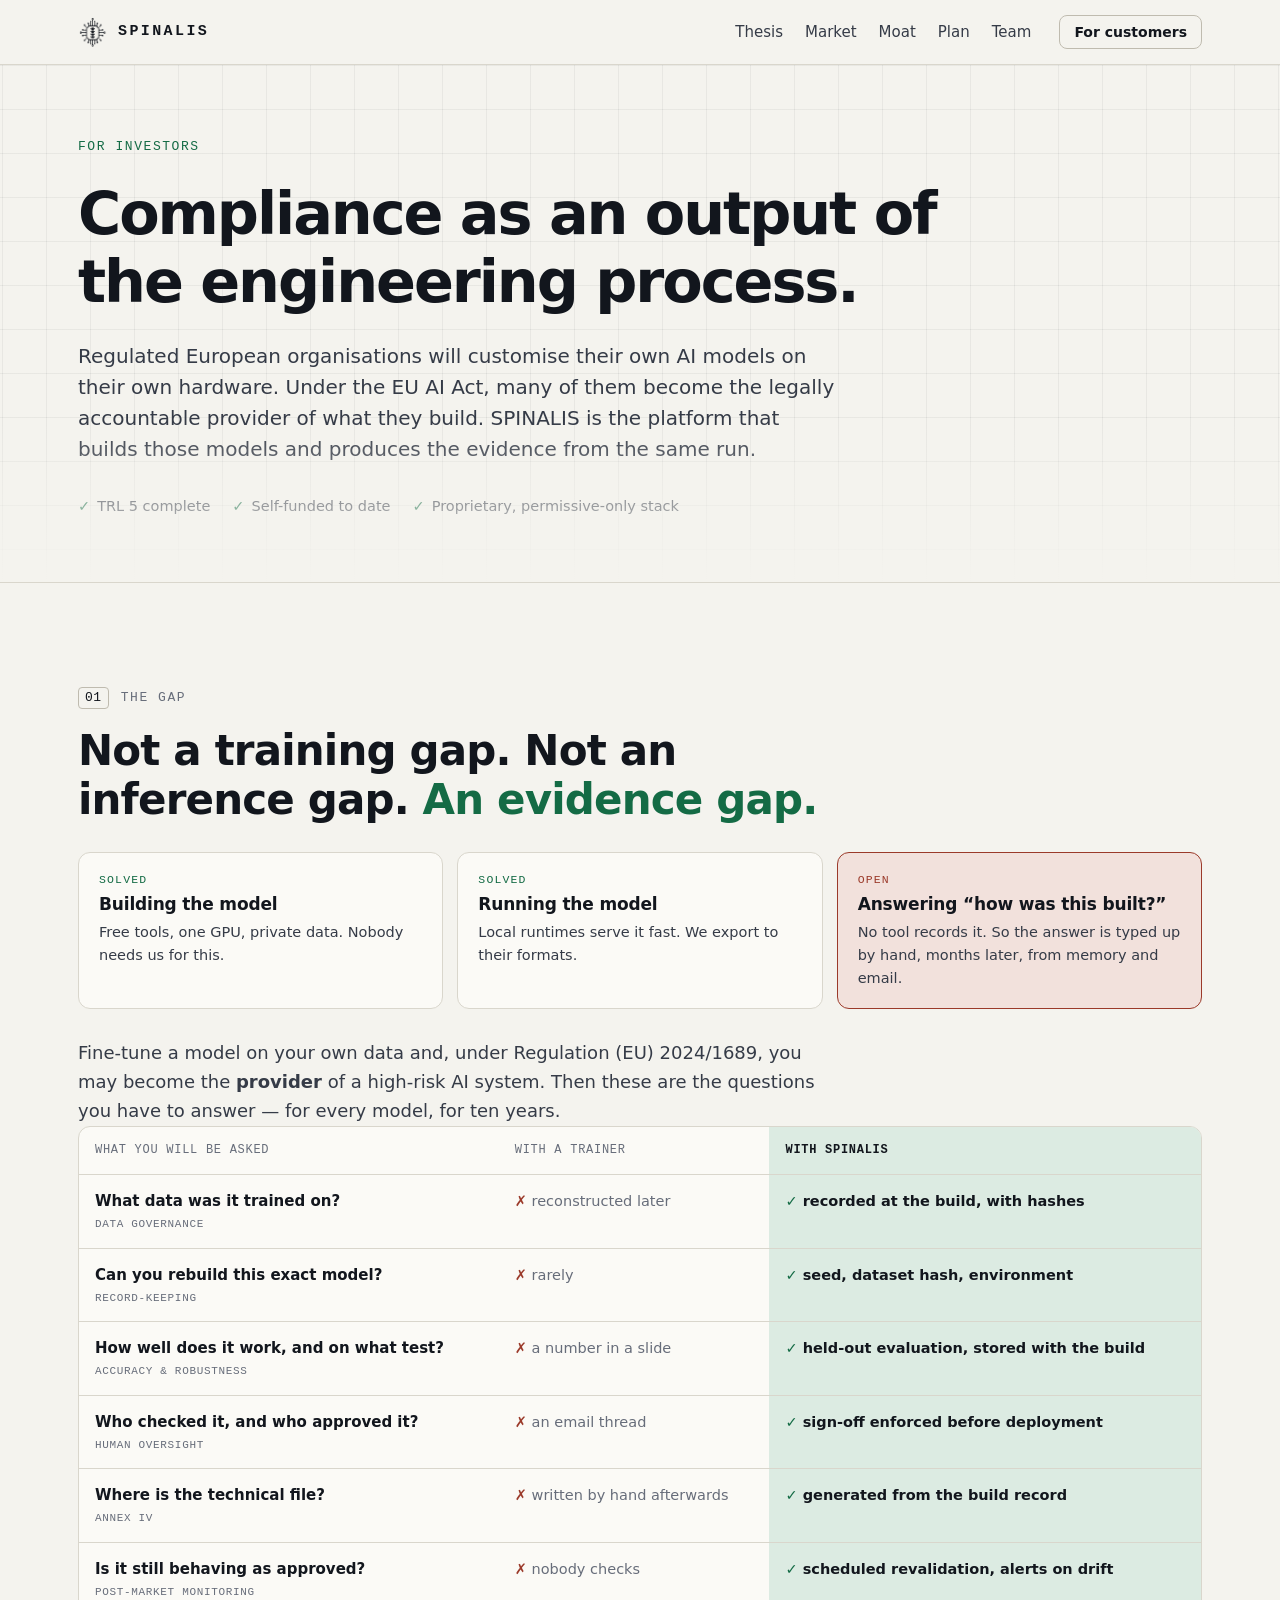
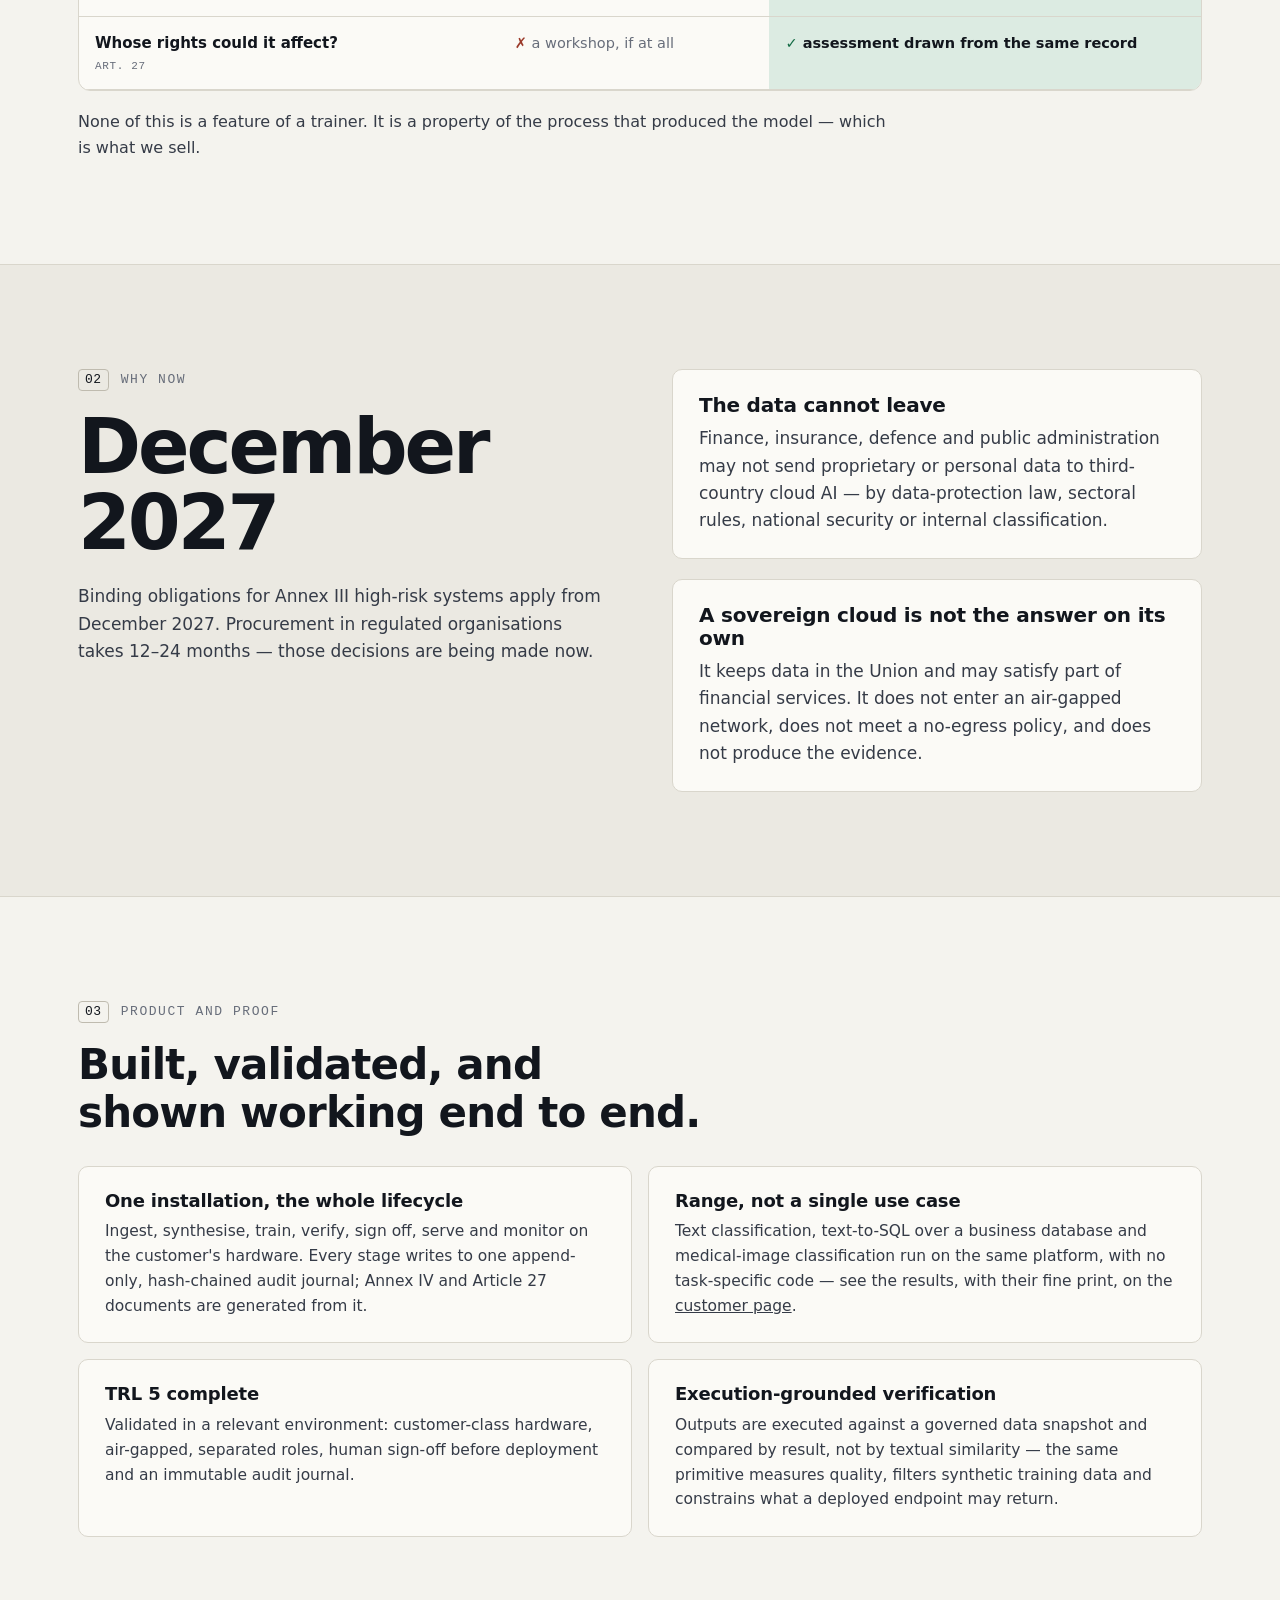
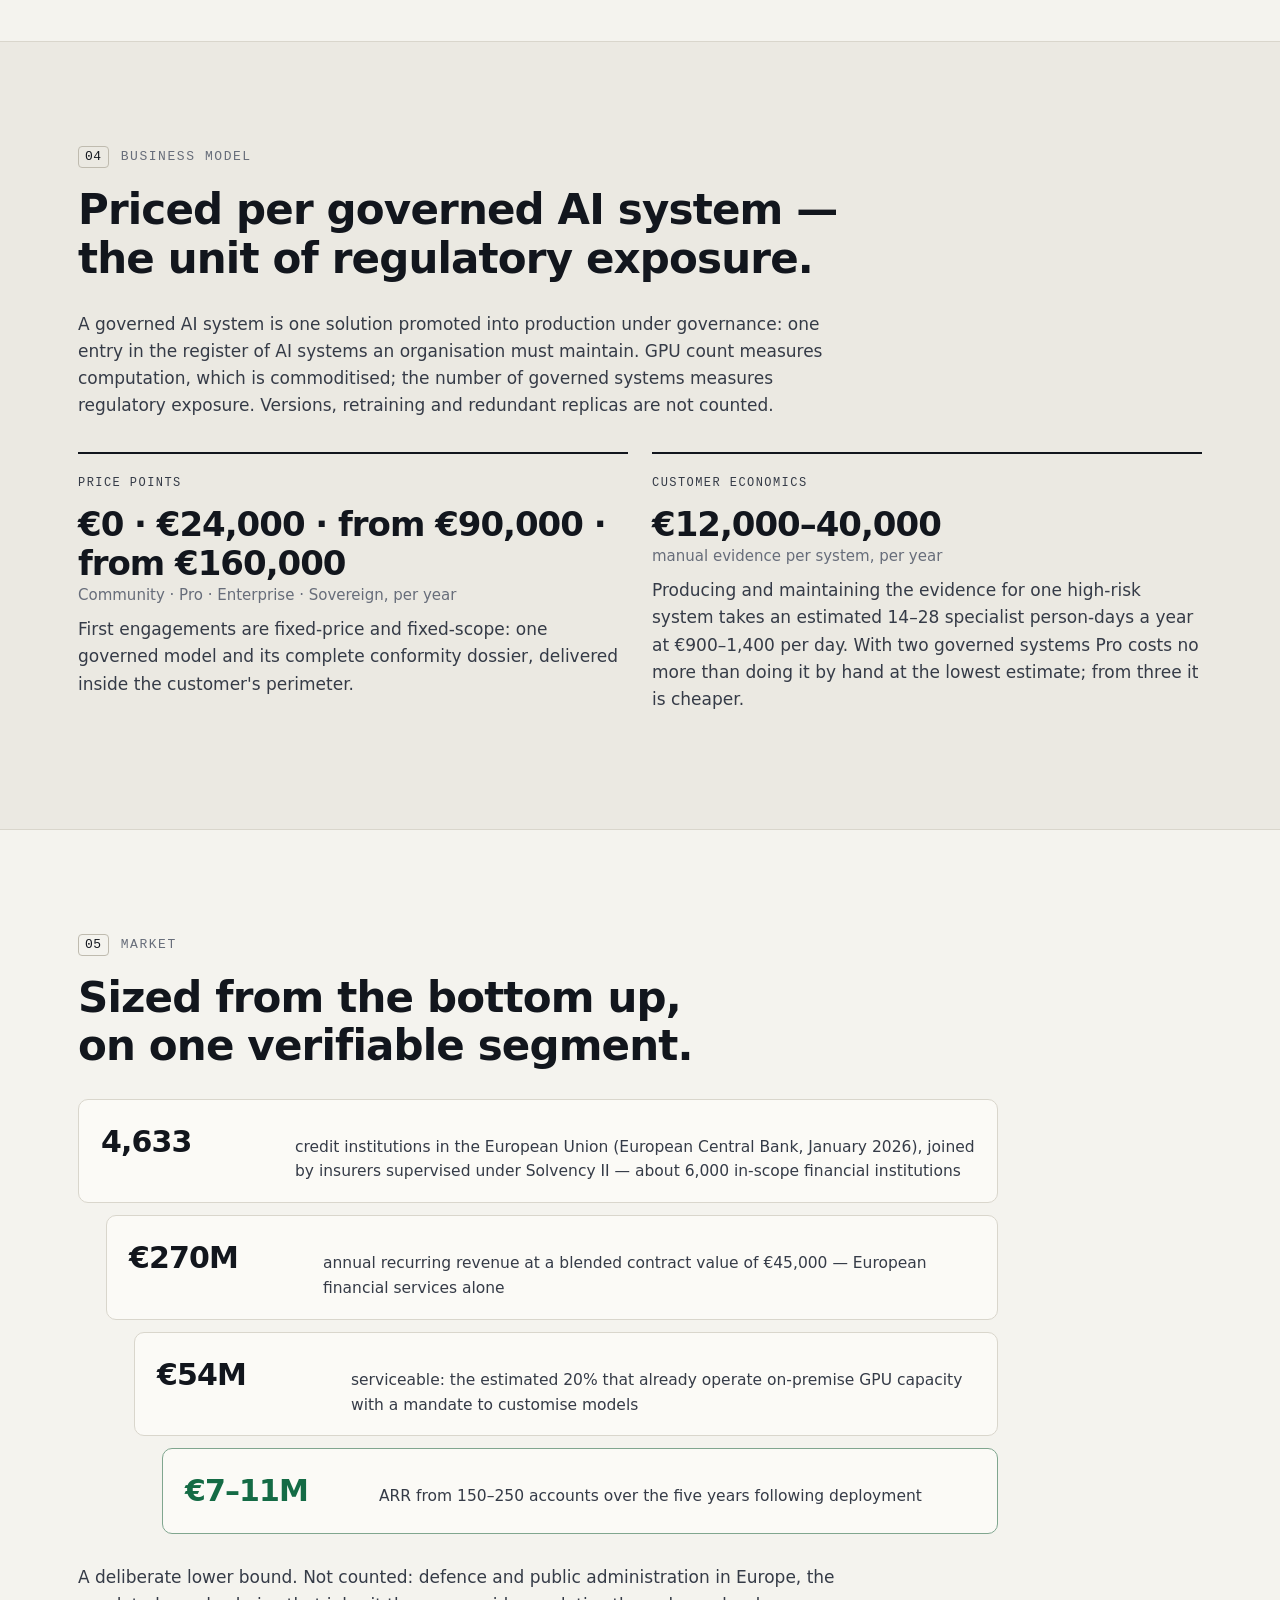
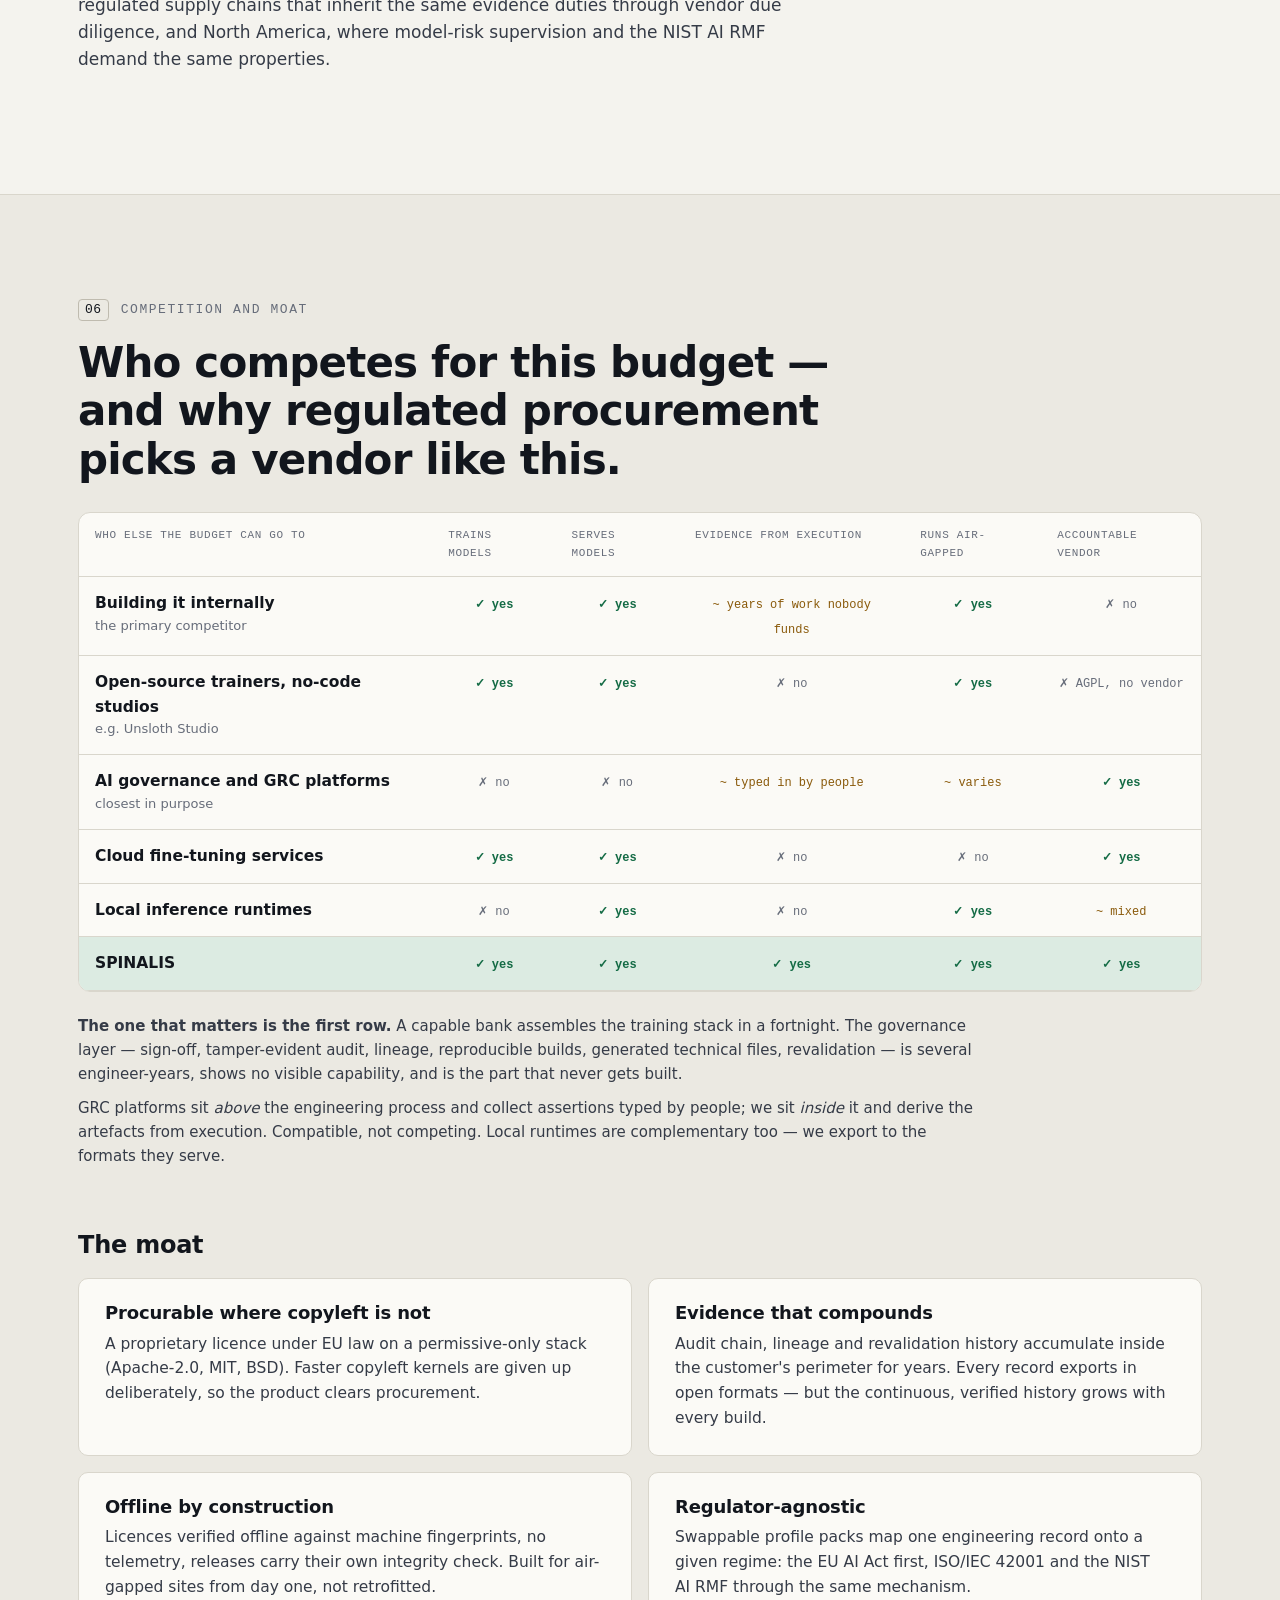
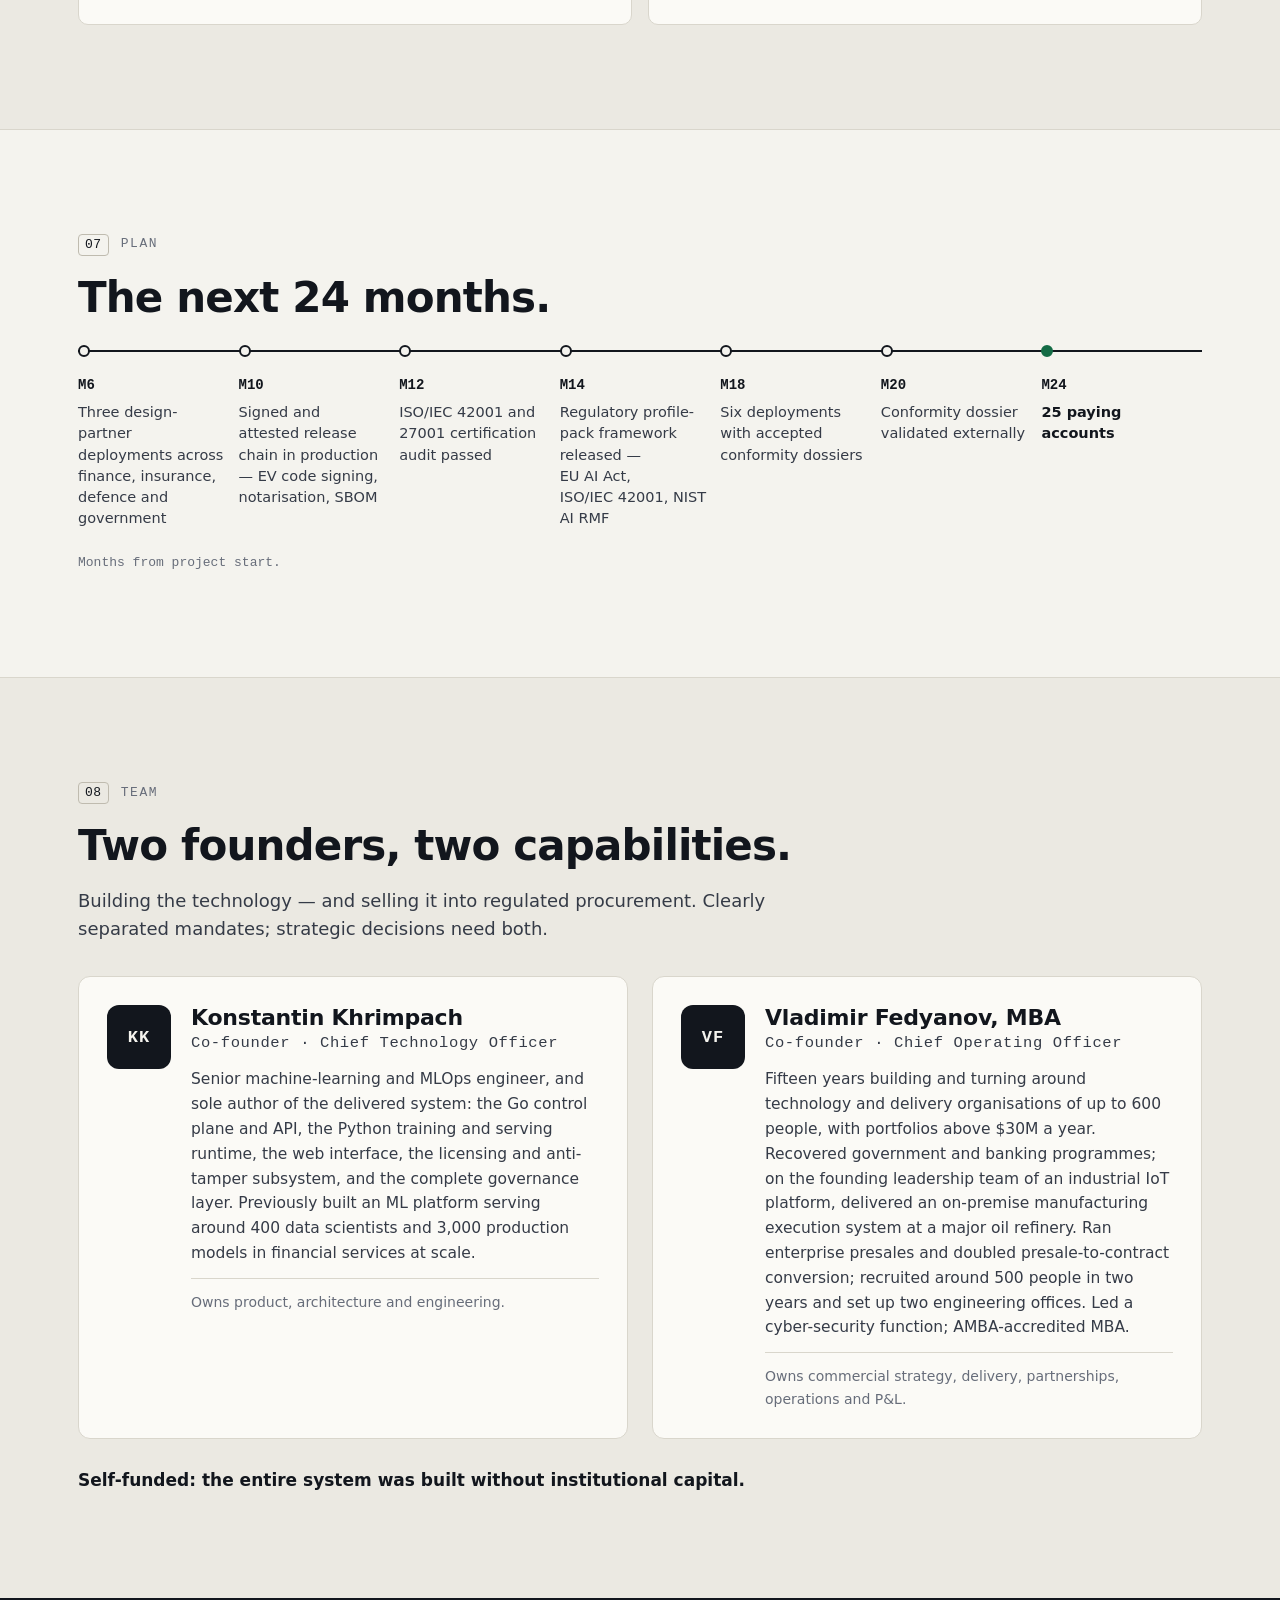
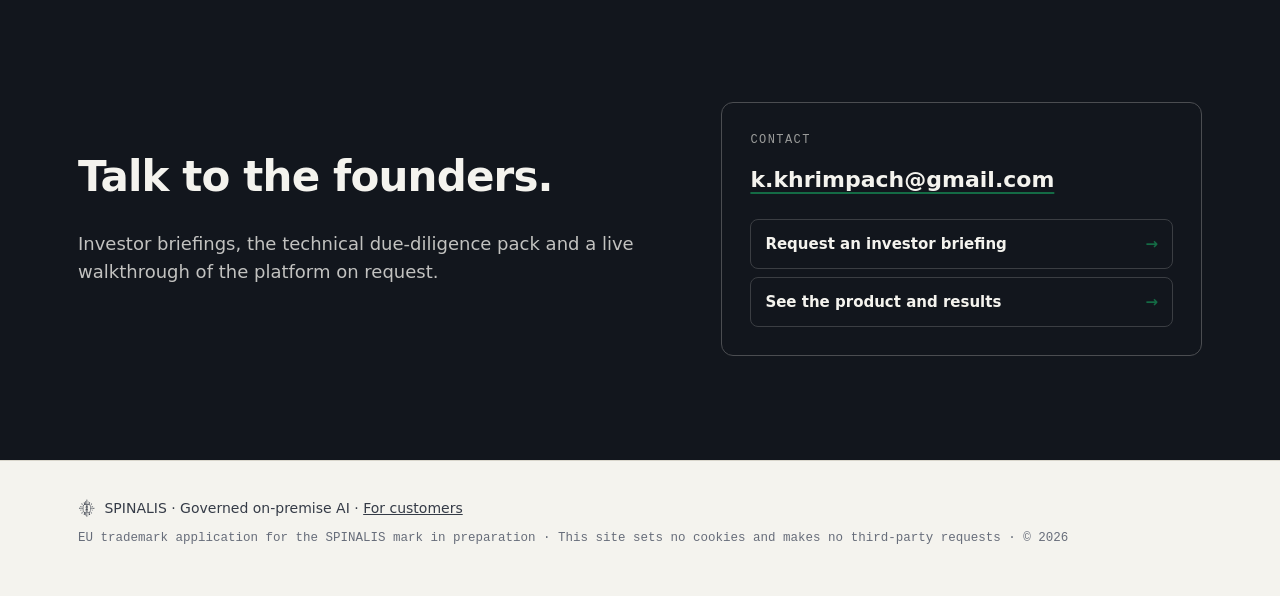
==== investors.html @ 11ddc4ce "update site investors" ====
<!DOCTYPE html>
<html lang="en">
<head>
<meta charset="utf-8">
<meta name="viewport" content="width=device-width, initial-scale=1">
<title>SPINALIS — For investors</title>
<meta name="description" content="SPINALIS for investors: the evidence gap in the EU AI Act, the market sized bottom-up, competition, the procurement moat, the 24-month plan and the team.">
<meta name="color-scheme" content="light dark">
<meta property="og:type" content="website">
<meta property="og:title" content="SPINALIS — For investors">
<meta property="og:description" content="Governed on-premise AI for regulated European organisations: market, moat, plan and team.">
<meta property="og:image" content="assets/og-image.png">
<link rel="icon" type="image/png" sizes="32x32" href="assets/favicon-32.png">
<link rel="apple-touch-icon" href="assets/apple-touch-icon.png">
<link rel="stylesheet" href="assets/style.css">
</head>
<body>
<a class="skip" href="#main">Skip to content</a>

<header class="site-header">
  <div class="wrap header-row">
    <a class="brand" href="index.html" aria-label="SPINALIS home">
      <span class="mark" aria-hidden="true"></span>
      <span class="wordmark">SPINALIS</span>
    </a>
    <nav class="nav" aria-label="Sections">
      <a href="#thesis">Thesis</a>
      <a href="#market">Market</a>
      <a href="#moat">Moat</a>
      <a href="#plan">Plan</a>
      <a href="#team">Team</a>
    </nav>
    <a class="btn btn-small btn-ghost" href="index.html">For customers</a>
  </div>
</header>

<main id="main">

<section class="hero hero-compact" id="top">
  <div class="wrap">
    <p class="eyebrow">For investors</p>
    <h1>Compliance as an output of the engineering process.</h1>
    <p class="lead">Regulated European organisations will customise their own AI models on their own hardware. Under the EU&nbsp;AI&nbsp;Act, many of them become the legally accountable provider of what they build. SPINALIS is the platform that builds those models and produces the evidence from the same run.</p>
    <ul class="hero-points">
      <li>TRL&nbsp;5 complete</li>
      <li>Self-funded to date</li>
      <li>Proprietary, permissive-only stack</li>
    </ul>
  </div>
</section>

<!-- ============================== 01 THESIS ============================== -->
<section class="section" id="thesis">
  <div class="wrap">
    <p class="kicker"><span>01</span>The gap</p>
    <h2>Not a training gap. Not an inference gap. <span class="accent">An evidence gap.</span></h2>
    <div class="gapmap">
      <div>
        <p class="gap-state">Solved</p>
        <h3>Building the model</h3>
        <p>Free tools, one GPU, private data. Nobody needs us for this.</p>
      </div>
      <div>
        <p class="gap-state">Solved</p>
        <h3>Running the model</h3>
        <p>Local runtimes serve it fast. We export to their formats.</p>
      </div>
      <div class="gap-open">
        <p class="gap-state open">Open</p>
        <h3>Answering &ldquo;how was this built?&rdquo;</h3>
        <p>No tool records it. So the answer is typed up by hand, months later, from memory and email.</p>
      </div>
    </div>

    <p class="prose narrow gap-lead">Fine-tune a model on your own data and, under Regulation (EU)&nbsp;2024/1689, you may become the <strong>provider</strong> of a high-risk AI system. Then these are the questions you have to answer&nbsp;— for every model, for ten years.</p>

    <div class="table-wrap">
      <table class="vs asks">
        <thead>
          <tr><th scope="col">What you will be asked</th><th scope="col">With a trainer</th><th scope="col" class="ours">With SPINALIS</th></tr>
        </thead>
        <tbody>
          <tr><th scope="row">What data was it trained on?<small>Data governance</small></th>
            <td data-label="With a trainer"><span class="no">reconstructed later</span></td>
            <td class="ours" data-label="With SPINALIS"><span class="yes">recorded at the build, with hashes</span></td></tr>
          <tr><th scope="row">Can you rebuild this exact model?<small>Record-keeping</small></th>
            <td data-label="With a trainer"><span class="no">rarely</span></td>
            <td class="ours" data-label="With SPINALIS"><span class="yes">seed, dataset hash, environment</span></td></tr>
          <tr><th scope="row">How well does it work, and on what test?<small>Accuracy &amp; robustness</small></th>
            <td data-label="With a trainer"><span class="no">a number in a slide</span></td>
            <td class="ours" data-label="With SPINALIS"><span class="yes">held-out evaluation, stored with the build</span></td></tr>
          <tr><th scope="row">Who checked it, and who approved it?<small>Human oversight</small></th>
            <td data-label="With a trainer"><span class="no">an email thread</span></td>
            <td class="ours" data-label="With SPINALIS"><span class="yes">sign-off enforced before deployment</span></td></tr>
          <tr><th scope="row">Where is the technical file?<small>Annex IV</small></th>
            <td data-label="With a trainer"><span class="no">written by hand afterwards</span></td>
            <td class="ours" data-label="With SPINALIS"><span class="yes">generated from the build record</span></td></tr>
          <tr><th scope="row">Is it still behaving as approved?<small>Post-market monitoring</small></th>
            <td data-label="With a trainer"><span class="no">nobody checks</span></td>
            <td class="ours" data-label="With SPINALIS"><span class="yes">scheduled revalidation, alerts on drift</span></td></tr>
          <tr><th scope="row">Whose rights could it affect?<small>Art. 27</small></th>
            <td data-label="With a trainer"><span class="no">a workshop, if at all</span></td>
            <td class="ours" data-label="With SPINALIS"><span class="yes">assessment drawn from the same record</span></td></tr>
        </tbody>
      </table>
    </div>
    <p class="asks-foot">None of this is a feature of a trainer. It is a property of the process that produced the model&nbsp;— which is what we sell.</p>
  </div>
</section>

<section class="section section-band" id="why-now">
  <div class="wrap why-grid">
    <div>
      <p class="kicker"><span>02</span>Why now</p>
      <p class="date-stamp">December 2027</p>
      <p class="prose">Binding obligations for Annex&nbsp;III high-risk systems apply from December&nbsp;2027. Procurement in regulated organisations takes 12–24 months&nbsp;— those decisions are being made now.</p>
    </div>
    <div class="why-points">
      <div class="point">
        <h3>The data cannot leave</h3>
        <p>Finance, insurance, defence and public administration may not send proprietary or personal data to third-country cloud AI&nbsp;— by data-protection law, sectoral rules, national security or internal classification.</p>
      </div>
      <div class="point">
        <h3>A sovereign cloud is not the answer on its own</h3>
        <p>It keeps data in the Union and may satisfy part of financial services. It does not enter an air-gapped network, does not meet a no-egress policy, and does not produce the evidence.</p>
      </div>
    </div>
  </div>
</section>

<!-- ============================== 03 PRODUCT & PROOF ============================== -->
<section class="section" id="proof">
  <div class="wrap">
    <p class="kicker"><span>03</span>Product and proof</p>
    <h2>Built, validated, and shown working end to end.</h2>
    <div class="facts">
      <div class="fact">
        <h3>One installation, the whole lifecycle</h3>
        <p>Ingest, synthesise, train, verify, sign off, serve and monitor on the customer's hardware. Every stage writes to one append-only, hash-chained audit journal; Annex&nbsp;IV and Article&nbsp;27 documents are generated from it.</p>
      </div>
      <div class="fact">
        <h3>Range, not a single use case</h3>
        <p>Text classification, text-to-SQL over a business database and medical-image classification run on the same platform, with no task-specific code&nbsp;— see the results, with their fine print, on the <a href="index.html#results">customer page</a>.</p>
      </div>
      <div class="fact">
        <h3>TRL&nbsp;5 complete</h3>
        <p>Validated in a relevant environment: customer-class hardware, air-gapped, separated roles, human sign-off before deployment and an immutable audit journal.</p>
      </div>
      <div class="fact">
        <h3>Execution-grounded verification</h3>
        <p>Outputs are executed against a governed data snapshot and compared by result, not by textual similarity&nbsp;— the same primitive measures quality, filters synthetic training data and constrains what a deployed endpoint may return.</p>
      </div>
    </div>
  </div>
</section>

<!-- ============================== 04 BUSINESS MODEL ============================== -->
<section class="section section-band" id="model">
  <div class="wrap">
    <p class="kicker"><span>04</span>Business model</p>
    <h2>Priced per governed AI system&nbsp;— the unit of regulatory exposure.</h2>
    <p class="prose narrow">A governed AI system is one solution promoted into production under governance: one entry in the register of AI systems an organisation must maintain. GPU count measures computation, which is commoditised; the number of governed systems measures regulatory exposure. Versions, retraining and redundant replicas are not counted.</p>
    <div class="economics">
      <div class="econ">
        <p class="small-head">Price points</p>
        <p class="econ-figure">€0 · €24,000 · from €90,000 · from €160,000 <span>Community · Pro · Enterprise · Sovereign, per year</span></p>
        <p>First engagements are fixed-price and fixed-scope: one governed model and its complete conformity dossier, delivered inside the customer's perimeter.</p>
      </div>
      <div class="econ">
        <p class="small-head">Customer economics</p>
        <p class="econ-figure">€12,000–40,000 <span>manual evidence per system, per year</span></p>
        <p>Producing and maintaining the evidence for one high-risk system takes an estimated 14–28 specialist person-days a year at €900–1,400 per day. With two governed systems Pro costs no more than doing it by hand at the lowest estimate; from three it is cheaper.</p>
      </div>
    </div>
  </div>
</section>

<!-- ============================== 05 MARKET ============================== -->
<section class="section" id="market">
  <div class="wrap">
    <p class="kicker"><span>05</span>Market</p>
    <h2>Sized from the bottom up, on one verifiable segment.</h2>
    <ol class="funnel">
      <li><span class="f-num">4,633</span><span class="f-text">credit institutions in the European Union (European Central Bank, January 2026), joined by insurers supervised under Solvency&nbsp;II&nbsp;— about 6,000 in-scope financial institutions</span></li>
      <li><span class="f-num">€270M</span><span class="f-text">annual recurring revenue at a blended contract value of €45,000&nbsp;— European financial services alone</span></li>
      <li><span class="f-num">€54M</span><span class="f-text">serviceable: the estimated 20% that already operate on-premise GPU capacity with a mandate to customise models</span></li>
      <li><span class="f-num">€7–11M</span><span class="f-text">ARR from 150–250 accounts over the five years following deployment</span></li>
    </ol>
    <p class="prose narrow">A deliberate lower bound. Not counted: defence and public administration in Europe, the regulated supply chains that inherit the same evidence duties through vendor due diligence, and North America, where model-risk supervision and the NIST AI&nbsp;RMF demand the same properties.</p>
  </div>
</section>

<!-- ============================== 06 COMPETITION & MOAT ============================== -->
<section class="section section-band" id="moat">
  <div class="wrap">
    <p class="kicker"><span>06</span>Competition and moat</p>
    <h2>Who competes for this budget&nbsp;— and why regulated procurement picks a vendor like this.</h2>
    <div class="table-wrap">
      <table class="vs matrix">
        <thead>
          <tr>
            <th scope="col">Who else the budget can go to</th>
            <th scope="col">Trains models</th>
            <th scope="col">Serves models</th>
            <th scope="col">Evidence from execution</th>
            <th scope="col">Runs air-gapped</th>
            <th scope="col">Accountable vendor</th>
          </tr>
        </thead>
        <tbody>
          <tr><th scope="row">Building it internally<small>the primary competitor</small></th>
            <td data-label="Trains models"><span class="yes">yes</span></td><td data-label="Serves models"><span class="yes">yes</span></td>
            <td data-label="Evidence from execution"><span class="part">years of work nobody funds</span></td><td data-label="Runs air-gapped"><span class="yes">yes</span></td><td data-label="Accountable vendor"><span class="no">no</span></td></tr>
          <tr><th scope="row">Open-source trainers, no-code studios<small>e.g. Unsloth Studio</small></th>
            <td data-label="Trains models"><span class="yes">yes</span></td><td data-label="Serves models"><span class="yes">yes</span></td>
            <td data-label="Evidence from execution"><span class="no">no</span></td><td data-label="Runs air-gapped"><span class="yes">yes</span></td><td data-label="Accountable vendor"><span class="no">AGPL, no vendor</span></td></tr>
          <tr><th scope="row">AI governance and GRC platforms<small>closest in purpose</small></th>
            <td data-label="Trains models"><span class="no">no</span></td><td data-label="Serves models"><span class="no">no</span></td>
            <td data-label="Evidence from execution"><span class="part">typed in by people</span></td><td data-label="Runs air-gapped"><span class="part">varies</span></td><td data-label="Accountable vendor"><span class="yes">yes</span></td></tr>
          <tr><th scope="row">Cloud fine-tuning services</th>
            <td data-label="Trains models"><span class="yes">yes</span></td><td data-label="Serves models"><span class="yes">yes</span></td>
            <td data-label="Evidence from execution"><span class="no">no</span></td><td data-label="Runs air-gapped"><span class="no">no</span></td><td data-label="Accountable vendor"><span class="yes">yes</span></td></tr>
          <tr><th scope="row">Local inference runtimes</th>
            <td data-label="Trains models"><span class="no">no</span></td><td data-label="Serves models"><span class="yes">yes</span></td>
            <td data-label="Evidence from execution"><span class="no">no</span></td><td data-label="Runs air-gapped"><span class="yes">yes</span></td><td data-label="Accountable vendor"><span class="part">mixed</span></td></tr>
          <tr class="us"><th scope="row">SPINALIS</th>
            <td data-label="Trains models"><span class="yes">yes</span></td><td data-label="Serves models"><span class="yes">yes</span></td>
            <td data-label="Evidence from execution"><span class="yes">yes</span></td><td data-label="Runs air-gapped"><span class="yes">yes</span></td><td data-label="Accountable vendor"><span class="yes">yes</span></td></tr>
        </tbody>
      </table>
    </div>
    <div class="comp-notes">
      <p><strong>The one that matters is the first row.</strong> A capable bank assembles the training stack in a fortnight. The governance layer&nbsp;— sign-off, tamper-evident audit, lineage, reproducible builds, generated technical files, revalidation&nbsp;— is several engineer-years, shows no visible capability, and is the part that never gets built.</p>
      <p>GRC platforms sit <em>above</em> the engineering process and collect assertions typed by people; we sit <em>inside</em> it and derive the artefacts from execution. Compatible, not competing. Local runtimes are complementary too&nbsp;— we export to the formats they serve.</p>
    </div>

    <h3 class="sub-h">The moat</h3>
    <div class="facts">
      <div class="fact">
        <h3>Procurable where copyleft is not</h3>
        <p>A proprietary licence under EU law on a permissive-only stack (Apache-2.0, MIT, BSD). Faster copyleft kernels are given up deliberately, so the product clears procurement.</p>
      </div>
      <div class="fact">
        <h3>Evidence that compounds</h3>
        <p>Audit chain, lineage and revalidation history accumulate inside the customer's perimeter for years. Every record exports in open formats&nbsp;— but the continuous, verified history grows with every build.</p>
      </div>
      <div class="fact">
        <h3>Offline by construction</h3>
        <p>Licences verified offline against machine fingerprints, no telemetry, releases carry their own integrity check. Built for air-gapped sites from day one, not retrofitted.</p>
      </div>
      <div class="fact">
        <h3>Regulator-agnostic</h3>
        <p>Swappable profile packs map one engineering record onto a given regime: the EU&nbsp;AI&nbsp;Act first, ISO/IEC&nbsp;42001 and the NIST AI&nbsp;RMF through the same mechanism.</p>
      </div>
    </div>
  </div>
</section>

<!-- ============================== 07 PLAN ============================== -->
<section class="section" id="plan">
  <div class="wrap">
    <p class="kicker"><span>07</span>Plan</p>
    <h2>The next 24 months.</h2>
    <ol class="timeline">
      <li><span class="m">M6</span><span class="t">Three design-partner deployments across finance, insurance, defence and government</span></li>
      <li><span class="m">M10</span><span class="t">Signed and attested release chain in production — EV code signing, notarisation, SBOM</span></li>
      <li><span class="m">M12</span><span class="t">ISO/IEC&nbsp;42001 and 27001 certification audit passed</span></li>
      <li><span class="m">M14</span><span class="t">Regulatory profile-pack framework released — EU&nbsp;AI&nbsp;Act, ISO/IEC&nbsp;42001, NIST AI&nbsp;RMF</span></li>
      <li><span class="m">M18</span><span class="t">Six deployments with accepted conformity dossiers</span></li>
      <li><span class="m">M20</span><span class="t">Conformity dossier validated externally</span></li>
      <li><span class="m">M24</span><span class="t">25 paying accounts</span></li>
    </ol>
    <p class="roadmap-note">Months from project start.</p>
  </div>
</section>

<!-- ============================== 08 TEAM ============================== -->
<section class="section section-band" id="team">
  <div class="wrap">
    <p class="kicker"><span>08</span>Team</p>
    <h2>Two founders, two capabilities.</h2>
    <p class="prose narrow team-lead">Building the technology&nbsp;— and selling it into regulated procurement. Clearly separated mandates; strategic decisions need both.</p>
    <div class="founders">
      <article class="founder">
        <span class="monogram" aria-hidden="true">KK</span>
        <div>
          <h3>Konstantin Khrimpach</h3>
          <p class="role">Co-founder · Chief Technology Officer</p>
          <p>Senior machine-learning and MLOps engineer, and sole author of the delivered system: the Go control plane and API, the Python training and serving runtime, the web interface, the licensing and anti-tamper subsystem, and the complete governance layer. Previously built an ML platform serving around 400 data scientists and 3,000 production models in financial services at scale.</p>
          <p class="owns">Owns product, architecture and engineering.</p>
        </div>
      </article>
      <article class="founder">
        <span class="monogram" aria-hidden="true">VF</span>
        <div>
          <h3>Vladimir Fedyanov, MBA</h3>
          <p class="role">Co-founder · Chief Operating Officer</p>
          <p>Fifteen years building and turning around technology and delivery organisations of up to 600 people, with portfolios above $30M a year. Recovered government and banking programmes; on the founding leadership team of an industrial IoT platform, delivered an on-premise manufacturing execution system at a major oil refinery. Ran enterprise presales and doubled presale-to-contract conversion; recruited around 500 people in two years and set up two engineering offices. Led a cyber-security function; AMBA-accredited MBA.</p>
          <p class="owns">Owns commercial strategy, delivery, partnerships, operations and P&amp;L.</p>
        </div>
      </article>
    </div>
    <p class="funding">Self-funded: the entire system was built without institutional capital.</p>
  </div>
</section>

<section class="section contact" id="contact">
  <div class="wrap contact-grid">
    <div>
      <h2>Talk to the founders.</h2>
      <p class="prose">Investor briefings, the technical due-diligence pack and a live walkthrough of the platform on request.</p>
    </div>
    <div class="contact-card">
      <p class="small-head">Contact</p>
      <a class="contact-mail" href="mailto:k.khrimpach@gmail.com?subject=Investor%20briefing">k.khrimpach@gmail.com</a>
      <ul class="intents">
        <li><a href="mailto:k.khrimpach@gmail.com?subject=Investor%20briefing">Request an investor briefing</a></li>
        <li><a href="index.html">See the product and results</a></li>
      </ul>
    </div>
  </div>
</section>

</main>

<footer class="site-footer">
  <div class="wrap footer-row">
    <p><span class="mark mark-small" aria-hidden="true"></span> SPINALIS · Governed on-premise AI · <a href="index.html">For customers</a></p>
    <p class="footer-meta">EU trademark application for the SPINALIS mark in preparation · This site sets no cookies and makes no third-party requests · © 2026</p>
  </div>
</footer>
</body>
</html>
---- assets/style.css ----
/* SPINALIS — site styles. No external requests: system fonts only. */

:root {
  --bg: #f4f3ee;
  --band: #ebe9e2;
  --surface: #fbfaf6;
  --ink: #12161d;
  --ink-2: #353b47;
  --muted: #676d7a;
  --rule: #d9d6cc;
  --rule-strong: #bfbbaf;
  --accent: #146b45;
  --accent-2: #0f5537;
  --accent-soft: #dcebe2;
  --bad: #9b3a2a;
  --bad-soft: #f2e1dc;
  --warn: #8a5a0b;
  --code-bg: #eeece5;
  --shadow: 0 1px 0 rgba(18, 22, 29, 0.04), 0 12px 32px -18px rgba(18, 22, 29, 0.22);
  --shadow-lg: 0 2px 0 rgba(18, 22, 29, 0.03), 0 40px 80px -40px rgba(18, 22, 29, 0.45);
  --grid: rgba(18, 22, 29, 0.055);

  /* The product itself is dark; its screenshots sit in a dark frame in both themes. */
  --app-bg: #0a0a0a;
  --app-bar: #141414;
  --app-rule: #262626;
  --app-ink: #a3a3a3;

  --max: 1180px;
  --radius: 10px;
  --sans: ui-sans-serif, system-ui, -apple-system, "Segoe UI", Roboto, "Helvetica Neue", Arial, sans-serif;
  --mono: ui-monospace, "SFMono-Regular", "Cascadia Mono", "Segoe UI Mono", Menlo, Consolas, "Liberation Mono", monospace;
}

@media (prefers-color-scheme: dark) {
  :root {
    --bg: #0d0f12;
    --band: #12151a;
    --surface: #171a20;
    --ink: #ecebe6;
    --ink-2: #c4c7ce;
    --muted: #8e94a0;
    --rule: #252a32;
    --rule-strong: #353b45;
    --accent: #52c48f;
    --accent-2: #7fd8ad;
    --accent-soft: #15291f;
    --bad: #e7907d;
    --bad-soft: #2a1a17;
    --warn: #e2b25c;
    --code-bg: #1d2027;
    --shadow: 0 1px 0 rgba(0, 0, 0, 0.3), 0 16px 40px -20px rgba(0, 0, 0, 0.7);
    --shadow-lg: 0 2px 0 rgba(0, 0, 0, 0.3), 0 40px 90px -40px rgba(0, 0, 0, 0.9);
    --grid: rgba(236, 235, 230, 0.045);
    --app-rule: #2c3038;
  }
}

*, *::before, *::after { box-sizing: border-box; }

html { scroll-behavior: smooth; -webkit-text-size-adjust: 100%; scroll-padding-top: 80px; }
@media (prefers-reduced-motion: reduce) { html { scroll-behavior: auto; } }

body {
  margin: 0;
  background: var(--bg);
  color: var(--ink);
  font: 17px/1.6 var(--sans);
  text-rendering: optimizeLegibility;
}

img { max-width: 100%; height: auto; display: block; }
a { color: inherit; }
strong { font-weight: 650; }
code { font-family: var(--mono); font-size: 0.86em; }

.wrap { width: 100%; max-width: var(--max); margin: 0 auto; padding: 0 28px; }

.skip {
  position: absolute; left: -999px; top: 8px;
  background: var(--ink); color: var(--bg); padding: 8px 12px; border-radius: 6px; z-index: 100;
}
.skip:focus { left: 8px; }

.sr-only { position: absolute; width: 1px; height: 1px; overflow: hidden; clip: rect(0 0 0 0); white-space: nowrap; }

:focus-visible { outline: 2px solid var(--accent); outline-offset: 3px; border-radius: 4px; }

/* ---------------------------------------------------------------- header */

.site-header {
  position: sticky; top: 0; z-index: 20;
  background: color-mix(in srgb, var(--bg) 88%, transparent);
  backdrop-filter: saturate(140%) blur(10px);
  -webkit-backdrop-filter: saturate(140%) blur(10px);
  border-bottom: 1px solid var(--rule);
}
.header-row { display: flex; align-items: center; gap: 28px; height: 64px; }

.brand { display: inline-flex; align-items: center; gap: 10px; text-decoration: none; }
.mark {
  display: inline-block; width: 30px; height: 30px; flex: none;
  background-color: currentColor;
  -webkit-mask: url("mark.png") center / contain no-repeat;
          mask: url("mark.png") center / contain no-repeat;
}
.mark-small { width: 18px; height: 18px; vertical-align: -4px; margin-right: 4px; }
.wordmark { font-family: var(--mono); font-weight: 700; letter-spacing: 0.16em; font-size: 15px; }

.nav { display: flex; gap: 22px; margin-left: auto; }
.nav a { text-decoration: none; color: var(--ink-2); font-size: 15px; }
.nav a:hover { color: var(--ink); }

.btn {
  display: inline-flex; align-items: center; justify-content: center; gap: 8px;
  padding: 13px 22px; border-radius: 8px;
  background: var(--ink); color: var(--bg);
  font-weight: 600; font-size: 15px; text-decoration: none; line-height: 1.2;
  border: 1px solid var(--ink);
  transition: transform 0.15s ease, background 0.15s ease, border-color 0.15s ease;
}
.btn:hover { transform: translateY(-1px); }
.btn-accent { background: var(--accent); border-color: var(--accent); color: #fff; }
@media (prefers-color-scheme: dark) { .btn-accent { color: #06140d; } }
.btn-ghost { background: transparent; color: var(--ink); border-color: var(--rule-strong); }
.btn-ghost:hover { border-color: var(--ink); }
.btn-small { padding: 8px 14px; font-size: 14px; }
.btn .arr { transition: transform 0.15s ease; }
.btn:hover .arr { transform: translateX(3px); }

/* ---------------------------------------------------------------- shared */

.section { padding: 104px 0; border-top: 1px solid var(--rule); }
.section-band { background: var(--band); }

.kicker {
  display: flex; align-items: center; gap: 12px;
  margin: 0 0 18px; font-family: var(--mono); font-size: 13px;
  letter-spacing: 0.12em; text-transform: uppercase; color: var(--muted);
}
.kicker span {
  display: inline-grid; place-items: center; min-width: 30px; height: 22px; padding: 0 6px;
  border: 1px solid var(--rule-strong); border-radius: 4px; color: var(--ink); letter-spacing: 0.04em;
}

h1, h2, h3 { margin: 0; line-height: 1.15; letter-spacing: -0.02em; }
h1 { font-size: clamp(38px, 4.6vw, 60px); font-weight: 720; letter-spacing: -0.035em; text-wrap: balance; }
h2 { font-size: clamp(28px, 3.4vw, 42px); font-weight: 690; max-width: 920px; margin-bottom: 28px; text-wrap: balance; }
h3 { font-size: 20px; font-weight: 650; letter-spacing: -0.01em; }

.accent { color: var(--accent); }
.eyebrow {
  margin: 0 0 22px; font-family: var(--mono); font-size: 13px; letter-spacing: 0.12em;
  text-transform: uppercase; color: var(--accent);
}
.small-head {
  margin: 0 0 12px; font-family: var(--mono); font-size: 12px; font-weight: 500;
  letter-spacing: 0.12em; text-transform: uppercase; color: var(--muted);
}
.prose { color: var(--ink-2); }
.prose p { margin: 0 0 16px; }
.narrow { max-width: 760px; }
.section-lead { margin: -8px 0 0; font-size: 18px; }

/* ---------------------------------------------------------------- app window (real screenshots) */

.window {
  margin: 0; border-radius: 12px; overflow: hidden;
  background: var(--app-bg); border: 1px solid var(--app-rule); box-shadow: var(--shadow-lg);
}
.window-bar {
  display: flex; align-items: center; gap: 10px; min-width: 0;
  padding: 9px 14px; background: var(--app-bar); border-bottom: 1px solid var(--app-rule);
  font-family: var(--mono); font-size: 11.5px; color: var(--app-ink);
}
.window-bar::before {
  content: ""; flex: none; width: 8px; height: 8px; border-radius: 50%; background: #52c48f;
  box-shadow: 0 0 0 3px rgba(82, 196, 143, 0.18);
}
.window-bar span { overflow: hidden; text-overflow: ellipsis; white-space: nowrap; }
.window a { display: block; }
.window img { width: 100%; }
.shot-caption { margin: 10px 2px 0; font-size: 13px; color: var(--muted); }

/* ---------------------------------------------------------------- hero */

.hero {
  position: relative; padding: 84px 0 96px; overflow: hidden;
  background-image:
    linear-gradient(var(--grid) 1px, transparent 1px),
    linear-gradient(90deg, var(--grid) 1px, transparent 1px);
  background-size: 44px 44px;
  background-position: center top;
}
.hero::after {
  content: ""; position: absolute; inset: auto 0 0 0; height: 160px; pointer-events: none;
  background: linear-gradient(transparent, var(--bg));
}
.hero-grid { position: relative; z-index: 1; display: grid; grid-template-columns: minmax(0, 1.2fr) minmax(0, 0.8fr); gap: 56px; align-items: center; }
.lead { font-size: 20px; line-height: 1.55; color: var(--ink-2); margin: 26px 0 30px; max-width: 600px; }
.lead em { font-style: normal; color: var(--ink); box-shadow: inset 0 -0.42em 0 var(--accent-soft); }
.cta-row { display: flex; flex-wrap: wrap; gap: 12px; }
.hero-points { list-style: none; margin: 30px 0 0; padding: 0; display: flex; flex-wrap: wrap; gap: 10px 22px; font-size: 14.5px; color: var(--ink-2); }
.hero-points li::before { content: "✓"; margin-right: 7px; color: var(--accent); font-weight: 700; }

.hero-shot { position: relative; z-index: 1; margin-top: 64px; }
.hero-shot .window { transform: perspective(2400px) rotateX(4deg); transform-origin: center top; }
@media (prefers-reduced-motion: reduce) { .hero-shot .window { transform: none; } }

.record {
  margin: 0; background: var(--surface); border: 1px solid var(--rule);
  border-radius: 14px; box-shadow: var(--shadow-lg); overflow: hidden;
}
.record-head {
  display: flex; flex-wrap: wrap; justify-content: space-between; gap: 6px 16px;
  padding: 15px 22px; border-bottom: 1px solid var(--rule); font-family: var(--mono); font-size: 12px;
}
.record-title { font-weight: 700; letter-spacing: 0.08em; text-transform: uppercase; }
.record-sub { color: var(--muted); }

.journal { list-style: none; margin: 0; padding: 22px 22px 6px; position: relative; }
.journal li { position: relative; padding: 0 0 20px 30px; display: grid; gap: 3px; }
.journal li::before {
  content: ""; position: absolute; left: 4px; top: 6px; width: 11px; height: 11px;
  border-radius: 50%; border: 2px solid var(--rule-strong); background: var(--surface);
}
.journal li::after {
  content: ""; position: absolute; left: 9px; top: 21px; bottom: 2px; width: 1px; background: var(--rule-strong);
}
.journal li:last-child::after { display: none; }
.j-event { font-family: var(--mono); font-size: 12px; color: var(--muted); }
.j-body { font-size: 15.5px; color: var(--ink); line-height: 1.45; }
.j-label { display: block; font-size: 14px; color: var(--ink-2); }
.j-metric::before { border-color: var(--accent); }
.j-metric .j-body strong { display: block; margin-top: 2px; color: var(--accent); font-size: 48px; font-weight: 740; letter-spacing: -0.04em; line-height: 1; }
.j-artefact::before { border-color: var(--accent); background: var(--accent); }
.j-artefact .j-body {
  display: inline-block; justify-self: start; padding: 7px 12px; border-radius: 8px;
  background: var(--accent-soft); color: var(--ink); font-weight: 600;
}
.record-foot {
  display: flex; flex-wrap: wrap; gap: 6px 16px; margin: 0; padding: 13px 22px;
  border-top: 1px dashed var(--rule-strong); font-family: var(--mono); font-size: 11.5px; color: var(--muted);
}
.record-foot span::before { content: "✓ "; color: var(--accent); }

/* ---------------------------------------------------------------- proof strip */

.proof { padding: 0 0 88px; }
.proof-head { display: flex; flex-wrap: wrap; align-items: baseline; justify-content: space-between; gap: 8px 24px; margin-bottom: 18px; }
.proof-head p { margin: 0; }
.proof-head a { font-size: 14.5px; color: var(--accent); text-underline-offset: 4px; }
.proof-grid { list-style: none; margin: 0; padding: 0; display: grid; grid-template-columns: repeat(4, minmax(0, 1fr)); gap: 14px; }
.proof-grid li {
  position: relative; display: grid; align-content: start; gap: 8px;
  background: var(--surface); border: 1px solid var(--rule); border-radius: 12px; padding: 22px 22px 20px;
  transition: border-color 0.15s ease, transform 0.15s ease;
}
.proof-grid li:hover { border-color: color-mix(in srgb, var(--accent) 55%, var(--rule)); transform: translateY(-2px); }
.proof-grid a { text-decoration: none; }
.proof-grid a::after { content: ""; position: absolute; inset: 0; }
.p-domain { font-family: var(--mono); font-size: 11.5px; letter-spacing: 0.08em; text-transform: uppercase; color: var(--muted); }
.p-num { font-size: 44px; font-weight: 740; letter-spacing: -0.04em; line-height: 1; color: var(--accent); }
.p-num .from { font-size: 24px; color: var(--muted); font-weight: 650; text-decoration: line-through; text-decoration-thickness: 2px; }
.p-num .arrow { font-size: 20px; color: var(--muted); margin: 0 4px; font-weight: 500; }
.p-what { font-size: 14.5px; color: var(--ink-2); line-height: 1.45; }

/* ---------------------------------------------------------------- problem */

.two-col { display: grid; grid-template-columns: minmax(0, 1.15fr) minmax(0, 0.85fr); gap: 56px; align-items: start; }
.obligations {
  background: var(--surface); border: 1px solid var(--rule); border-radius: var(--radius); padding: 24px 26px;
}
.obligations ul { list-style: none; margin: 0; padding: 0; }
.obligations li {
  display: flex; justify-content: space-between; gap: 12px; padding: 10px 0;
  border-bottom: 1px solid var(--rule); font-size: 16px;
}
.obligations li:last-child { border-bottom: 0; }
.ref { font-family: var(--mono); font-size: 12px; color: var(--accent); white-space: nowrap; align-self: center; }

/* ---------------------------------------------------------------- why now */

.why-grid { display: grid; grid-template-columns: minmax(0, 1fr) minmax(0, 1fr); gap: 64px; align-items: start; }
.date-stamp {
  margin: 4px 0 22px; font-size: clamp(44px, 6vw, 76px); font-weight: 740; letter-spacing: -0.04em; line-height: 1;
}
.why-points { display: grid; gap: 20px; }
.point { background: var(--surface); border: 1px solid var(--rule); border-radius: var(--radius); padding: 24px 26px; }
.point h3 { margin-bottom: 8px; }
.point p { margin: 0; color: var(--ink-2); }

/* ---------------------------------------------------------------- walkthrough */

.steps { list-style: none; margin: 56px 0 0; padding: 0; display: grid; gap: 88px; counter-reset: step; }
.step {
  position: relative; display: grid; grid-template-columns: minmax(0, 0.72fr) minmax(0, 1.28fr);
  gap: 56px; align-items: center; counter-increment: step;
}
.step:nth-child(even) { grid-template-columns: minmax(0, 1.28fr) minmax(0, 0.72fr); }
.step:nth-child(even) .step-copy { order: 2; }
.step-copy { position: relative; }
.step-copy::before {
  content: counter(step, decimal-leading-zero);
  display: inline-grid; place-items: center; width: 44px; height: 44px; margin-bottom: 18px;
  border-radius: 50%; border: 1px solid var(--accent); color: var(--accent);
  font-family: var(--mono); font-size: 14px; font-weight: 600; background: var(--accent-soft);
}
.step h3 { font-size: clamp(22px, 2.2vw, 28px); letter-spacing: -0.02em; margin-bottom: 14px; text-wrap: balance; }
.step p { margin: 0 0 14px; color: var(--ink-2); }
.step-facts { list-style: none; margin: 18px 0 0; padding: 0; display: grid; gap: 8px; }
.step-facts li {
  display: flex; gap: 10px; align-items: baseline; font-size: 14.5px; color: var(--ink-2);
  padding-top: 8px; border-top: 1px solid var(--rule);
}
.step-facts b { font-family: var(--mono); font-size: 13px; color: var(--ink); font-weight: 600; white-space: nowrap; }

.callout {
  margin: 18px 0 0; padding: 14px 16px; border-radius: 10px;
  border: 1px solid color-mix(in srgb, var(--warn) 45%, var(--rule)); background: color-mix(in srgb, var(--warn) 8%, var(--surface));
  font-size: 15px; color: var(--ink-2);
}
.callout strong { color: var(--ink); }
.callout .before-after { display: flex; align-items: baseline; gap: 10px; margin-top: 6px; font-weight: 720; letter-spacing: -0.03em; }
.callout .was { font-size: 22px; color: var(--muted); text-decoration: line-through; }
.callout .is { font-size: 30px; color: var(--accent); }

.cta-band {
  margin-top: 88px; display: flex; flex-wrap: wrap; align-items: center; justify-content: space-between; gap: 20px 32px;
  padding: 28px 32px; border-radius: 14px; background: var(--surface); border: 1px solid var(--rule); box-shadow: var(--shadow);
}
.cta-band h3 { font-size: 22px; margin-bottom: 4px; }
.cta-band p { margin: 0; color: var(--ink-2); font-size: 15.5px; max-width: 640px; }

/* ---------------------------------------------------------------- platform */

.lifecycle {
  list-style: none; margin: 44px 0 0; padding: 0;
  display: grid; grid-template-columns: repeat(7, minmax(0, 1fr)); gap: 10px; counter-reset: stage;
}
.lifecycle li {
  position: relative; background: var(--surface); border: 1px solid var(--rule); border-radius: 8px;
  padding: 14px 14px 16px; display: grid; gap: 6px; align-content: start; counter-increment: stage;
}
.lifecycle li::before {
  content: counter(stage, decimal-leading-zero); font-family: var(--mono); font-size: 11px; color: var(--muted);
}
.stage { font-weight: 650; font-size: 16px; }
.records { font-size: 13px; line-height: 1.4; color: var(--muted); }
.chain-label {
  margin: 10px 0 0; padding-top: 10px; border-top: 2px solid var(--accent);
  font-family: var(--mono); font-size: 12px; color: var(--accent); letter-spacing: 0.04em;
}

.pillars { display: grid; grid-template-columns: minmax(0, 1fr) minmax(0, 1fr); gap: 24px; margin-top: 56px; }
.pillar { background: var(--surface); border: 1px solid var(--rule); border-radius: 12px; padding: 30px; }
.pillar h3 { font-size: 24px; margin-bottom: 14px; }
.pillar p { color: var(--ink-2); margin: 0 0 14px; }
.pillar p:last-child { margin-bottom: 0; }

.sql-demo { margin: 18px 0 20px; border: 1px solid var(--rule); border-radius: 8px; overflow: hidden; background: var(--code-bg); }
.sql-row { display: grid; gap: 4px; padding: 10px 14px; border-bottom: 1px solid var(--rule); }
.sql-row code { font-size: 12.5px; overflow-wrap: anywhere; color: var(--ink); }
.sql-tag { font-family: var(--mono); font-size: 11px; text-transform: uppercase; letter-spacing: 0.08em; color: var(--muted); }
.verdict { font-family: var(--mono); font-size: 12px; font-weight: 600; }
.sql-row.ok { box-shadow: inset 3px 0 0 var(--accent); }
.sql-row.ok .verdict { color: var(--accent); }
.sql-row.ok .verdict::before { content: "✓ "; }
.sql-row.bad { box-shadow: inset 3px 0 0 var(--bad); }
.sql-row.bad .verdict { color: var(--bad); }
.sql-row.bad .verdict::before { content: "✗ "; }
.pillar .sql-note { margin: 0; padding: 8px 14px; font-size: 12px; color: var(--muted); }

.lineage { list-style: none; margin: 22px 0 0; padding: 0; display: grid; gap: 10px; }
.lineage li {
  position: relative; justify-self: start; margin-left: 26px;
  font-family: var(--mono); font-size: 12.5px; padding: 6px 12px; border: 1px solid var(--rule-strong);
  border-radius: 6px; background: var(--code-bg);
}
.lineage li::before {
  content: ""; position: absolute; left: -22px; top: 50%; width: 9px; height: 9px; margin-top: -5px;
  border-radius: 50%; border: 2px solid var(--accent); background: var(--surface);
}
.lineage li + li::after {
  content: ""; position: absolute; left: -17px; bottom: calc(50% + 6px); width: 1px; height: 26px; background: var(--rule-strong);
}
.lineage li:last-child::before { background: var(--accent); }

.generated { margin-top: 56px; }
.artefacts {
  list-style: none; margin: 0; padding: 0;
  display: grid; grid-template-columns: repeat(2, minmax(0, 1fr)); gap: 0 40px;
}
.artefacts li { padding: 13px 0 13px 28px; border-bottom: 1px solid var(--rule); position: relative; color: var(--ink-2); }
.artefacts li::before { content: "✓"; position: absolute; left: 2px; color: var(--accent); font-weight: 700; }
.artefacts strong { color: var(--ink); }
.profile-packs { margin: 28px 0 0; max-width: 820px; color: var(--ink-2); }

/* ---------------------------------------------------------------- evidence: four demos */

.demos { display: grid; grid-template-columns: repeat(2, minmax(0, 1fr)); gap: 22px; margin-top: 44px; }
.demo {
  display: grid; grid-template-rows: auto 1fr; overflow: hidden;
  background: var(--surface); border: 1px solid var(--rule); border-radius: 14px;
}
.demo-shot { background: var(--app-bg); border-bottom: 1px solid var(--rule); }
.demo-shot img { width: 100%; aspect-ratio: 2 / 1; object-fit: cover; object-position: top left; }
.demo-body { padding: 26px 28px 28px; display: grid; align-content: start; gap: 12px; }
.demo-domain { margin: 0; font-family: var(--mono); font-size: 12px; letter-spacing: 0.1em; text-transform: uppercase; color: var(--muted); }
.demo-figure { margin: 0; display: flex; flex-wrap: wrap; align-items: baseline; gap: 6px 12px; line-height: 1; }
.demo-figure .n { font-size: 54px; font-weight: 740; letter-spacing: -0.04em; color: var(--accent); }
.demo-figure .from { font-size: 30px; font-weight: 700; letter-spacing: -0.03em; color: var(--muted); text-decoration: line-through; text-decoration-thickness: 2px; }
.demo-figure .arrow { font-size: 24px; color: var(--muted); }
.demo-figure .unit { font-size: 15px; color: var(--muted); letter-spacing: 0; }
.demo h3 { font-size: 21px; }
.demo p { margin: 0; color: var(--ink-2); font-size: 15.5px; }
.means { margin: 4px 0 0; padding: 14px 16px; border-radius: 10px; background: var(--code-bg); }
.means .small-head { margin-bottom: 8px; }
.means ul { margin: 0; padding: 0 0 0 18px; display: grid; gap: 5px; font-size: 14.5px; color: var(--ink-2); }
.means li::marker { color: var(--accent); }
.bars-head { margin: 6px 0 -4px !important; }
.bars { display: grid; gap: 7px; margin: 2px 0 0; padding: 0; list-style: none; }
.bars li { display: grid; grid-template-columns: 152px minmax(0, 1fr) 48px; align-items: center; gap: 12px; font-size: 13.5px; color: var(--ink-2); }
.bars .track { height: 8px; border-radius: 4px; background: var(--rule); overflow: hidden; }
.bars .fill { display: block; height: 100%; border-radius: 4px; background: var(--accent); }
.bars .weak .fill { background: var(--warn); }
/* F1 bar lengths, one per value shown on the page (no inline styles). */
.w996 { width: 99.6%; } .w903 { width: 90.3%; } .w895 { width: 89.5%; } .w857 { width: 85.7%; } .w938 { width: 93.8%; } .w863 { width: 86.3%; } .w497 { width: 49.7%; } .w473 { width: 47.3%; }
.bars b { font-family: var(--mono); font-size: 12.5px; font-weight: 600; text-align: right; color: var(--ink); }
.demo-evidence {
  margin: 4px 0 0 !important; padding: 12px 14px; border-radius: 8px;
  background: var(--accent-soft); color: var(--ink) !important; font-weight: 550; font-size: 15px !important;
}
.trl { margin: 32px 0 0; max-width: 880px; color: var(--ink-2); }
.data-note { margin: 12px 0 0; max-width: 880px; font-size: 13.5px; color: var(--muted); }

/* ---------------------------------------------------------------- alternatives */

.table-wrap { overflow-x: auto; border: 1px solid var(--rule); border-radius: 12px; background: var(--surface); }
.compare { width: 100%; min-width: 720px; border-collapse: collapse; font-size: 15.5px; }
.compare th, .compare td { padding: 15px 18px; text-align: left; vertical-align: top; border-bottom: 1px solid var(--rule); }
.compare tr:last-child th, .compare tr:last-child td { border-bottom: 0; }
.compare thead th { font-size: 13px; font-family: var(--mono); letter-spacing: 0.06em; text-transform: uppercase; color: var(--muted); font-weight: 500; }
.compare tbody th { font-weight: 600; width: 26%; }
.compare td { color: var(--ink-2); }
.compare .us { background: var(--accent-soft); color: var(--ink); font-weight: 600; }
.compare thead .us { color: var(--accent); font-weight: 700; }

.economics { display: grid; grid-template-columns: minmax(0, 1fr) minmax(0, 1fr); gap: 24px; margin-top: 32px; }
.econ { border-top: 2px solid var(--ink); padding-top: 20px; }
.econ p { margin: 0 0 12px; color: var(--ink-2); }
.econ-figure { font-size: 34px; font-weight: 720; letter-spacing: -0.03em; color: var(--ink) !important; line-height: 1.15; }
.econ-figure span { display: block; font-size: 15px; font-weight: 500; letter-spacing: 0; color: var(--muted); margin-top: 4px; }

/* ---------------------------------------------------------------- procurement */

.facts { display: grid; grid-template-columns: repeat(2, minmax(0, 1fr)); gap: 16px; }
.fact { background: var(--surface); border: 1px solid var(--rule); border-radius: var(--radius); padding: 24px 26px; }
.fact h3 { font-size: 18px; margin-bottom: 8px; }
.fact p { margin: 0; font-size: 15.5px; color: var(--ink-2); }

.sub-h { margin: 64px 0 18px; font-size: 24px; }
.competitors { margin: 0; display: grid; gap: 0; border-top: 1px solid var(--rule-strong); }
.comp { display: grid; grid-template-columns: minmax(0, 0.9fr) minmax(0, 2fr); gap: 32px; padding: 20px 0; border-bottom: 1px solid var(--rule); }
.comp dt { font-weight: 650; font-size: 17px; }
.comp dd { margin: 0; color: var(--ink-2); font-size: 15.5px; }
.tag, .eg { display: block; margin-top: 6px; font-family: var(--mono); font-size: 12px; font-weight: 500; }
.tag { color: var(--accent); text-transform: uppercase; letter-spacing: 0.08em; }
.eg { color: var(--muted); }

/* ---------------------------------------------------------------- design partners */

.partners { background: var(--ink); color: var(--bg); border-top: 0; }
.partners .kicker { color: color-mix(in srgb, var(--bg) 62%, var(--ink)); }
.partners .kicker span { color: var(--bg); border-color: color-mix(in srgb, var(--bg) 35%, var(--ink)); }
.partners h2 { color: var(--bg); }
.partners .section-lead { color: color-mix(in srgb, var(--bg) 78%, var(--ink)); }
.offer { display: grid; grid-template-columns: repeat(3, minmax(0, 1fr)); gap: 18px; margin-top: 44px; }
.offer-col {
  padding: 26px; border-radius: 12px;
  border: 1px solid color-mix(in srgb, var(--bg) 18%, var(--ink));
  background: color-mix(in srgb, var(--bg) 4%, var(--ink));
}
.offer-col h3 { color: var(--bg); font-size: 18px; margin-bottom: 14px; }
.offer-col ul { list-style: none; margin: 0; padding: 0; display: grid; gap: 10px; }
.offer-col li { position: relative; padding-left: 22px; font-size: 15.5px; color: color-mix(in srgb, var(--bg) 80%, var(--ink)); }
.offer-col li::before { content: "→"; position: absolute; left: 0; color: var(--accent); }
.offer-cta { display: flex; flex-wrap: wrap; align-items: center; gap: 12px 20px; margin-top: 34px; }
.offer-cta .btn-ghost { color: var(--bg); border-color: color-mix(in srgb, var(--bg) 35%, var(--ink)); }
.offer-cta .btn-ghost:hover { border-color: var(--bg); }
.offer-cta p { margin: 0; font-size: 14px; color: color-mix(in srgb, var(--bg) 60%, var(--ink)); }

/* ---------------------------------------------------------------- pricing */

.tiers { display: grid; grid-template-columns: repeat(4, minmax(0, 1fr)); gap: 16px; margin-top: 36px; }
.tier { background: var(--surface); border: 1px solid var(--rule); border-radius: 12px; padding: 26px 24px; display: flex; flex-direction: column; }
.tier-featured { border-color: color-mix(in srgb, var(--accent) 55%, var(--rule)); box-shadow: var(--shadow); }
.tier h3 { font-family: var(--mono); font-size: 14px; letter-spacing: 0.12em; text-transform: uppercase; color: var(--muted); }
.tier-featured h3 { color: var(--accent); }
.price {
  display: flex; flex-direction: column; justify-content: flex-end;
  margin: 12px 0 18px; min-height: 84px; font-size: 32px; font-weight: 730; letter-spacing: -0.03em; line-height: 1.1;
}
.price span { display: block; font-size: 14px; font-weight: 500; letter-spacing: 0; color: var(--muted); margin-top: 4px; }
.price .from { font-size: 13px; margin: 0 0 2px; }
.tier ul { list-style: none; margin: 0; padding: 0; }
.tier li { display: grid; gap: 2px; padding: 10px 0; border-top: 1px solid var(--rule); }
.tier li span { font-size: 13px; color: var(--muted); }
.tier li strong { font-size: 15px; font-weight: 600; }
.tier .yes { color: var(--accent); }
.tier .no { color: var(--muted); font-weight: 500; }
.tier-note { margin: 14px 0 0; font-size: 13.5px; color: var(--muted); }
.pricing-foot { margin: 26px 0 0; color: var(--ink-2); }

/* ---------------------------------------------------------------- faq */

.faq { display: grid; gap: 0; max-width: 900px; border-top: 1px solid var(--rule-strong); }
.faq details { border-bottom: 1px solid var(--rule); }
.faq summary {
  display: flex; justify-content: space-between; align-items: center; gap: 20px;
  padding: 20px 2px; cursor: pointer; list-style: none; font-size: 18px; font-weight: 620;
}
.faq summary::-webkit-details-marker { display: none; }
.faq summary::after {
  content: "+"; flex: none; display: grid; place-items: center; width: 28px; height: 28px; border-radius: 50%;
  border: 1px solid var(--rule-strong); font-family: var(--mono); font-weight: 400; color: var(--muted);
  transition: transform 0.15s ease;
}
.faq details[open] summary::after { content: "−"; color: var(--accent); border-color: var(--accent); }
.faq .answer { padding: 0 2px 22px; color: var(--ink-2); max-width: 780px; }
.faq .answer p { margin: 0 0 12px; }
.faq .answer p:last-child { margin: 0; }

/* ---------------------------------------------------------------- market */

.funnel { list-style: none; margin: 8px 0 30px; padding: 0; display: grid; gap: 12px; max-width: 920px; }
.funnel li {
  display: grid; grid-template-columns: 170px minmax(0, 1fr); gap: 24px; align-items: baseline;
  padding: 18px 22px; background: var(--surface); border: 1px solid var(--rule); border-radius: var(--radius);
}
.funnel li:nth-child(2) { margin-left: 28px; }
.funnel li:nth-child(3) { margin-left: 56px; }
.funnel li:nth-child(4) { margin-left: 84px; border-color: color-mix(in srgb, var(--accent) 45%, var(--rule)); }
.f-num { font-size: 30px; font-weight: 730; letter-spacing: -0.03em; }
.funnel li:nth-child(4) .f-num { color: var(--accent); }
.f-text { color: var(--ink-2); font-size: 15.5px; }

/* ---------------------------------------------------------------- roadmap */

.timeline {
  list-style: none; margin: 8px 0 0; padding: 0;
  display: grid; grid-template-columns: repeat(7, minmax(0, 1fr)); gap: 0;
  border-top: 2px solid var(--ink);
}
.timeline li { position: relative; padding: 22px 14px 0 0; }
.timeline li::before {
  content: ""; position: absolute; top: -7px; left: 0; width: 12px; height: 12px;
  border-radius: 50%; background: var(--bg); border: 2px solid var(--ink);
}
.timeline li:last-child::before { background: var(--accent); border-color: var(--accent); }
.timeline .m { display: block; font-family: var(--mono); font-weight: 700; font-size: 14px; margin-bottom: 6px; }
.timeline .t { display: block; font-size: 14.5px; line-height: 1.45; color: var(--ink-2); }
.timeline li:last-child .t { color: var(--ink); font-weight: 650; }
.roadmap-note { margin: 24px 0 0; font-size: 13px; color: var(--muted); font-family: var(--mono); }

/* ---------------------------------------------------------------- team */

.founders { display: grid; grid-template-columns: minmax(0, 1fr) minmax(0, 1fr); gap: 24px; }
.founder {
  display: grid; grid-template-columns: 64px minmax(0, 1fr); gap: 20px;
  background: var(--surface); border: 1px solid var(--rule); border-radius: 12px; padding: 28px;
}
.monogram {
  display: grid; place-items: center; width: 64px; height: 64px; border-radius: 12px;
  background: var(--ink); color: var(--bg); font-family: var(--mono); font-weight: 700; letter-spacing: 0.06em;
}
.founder h3 { font-size: 22px; }
.role { margin: 4px 0 14px; font-family: var(--mono); font-size: 12.5px; color: var(--accent); letter-spacing: 0.04em; }
.founder p { margin: 0 0 12px; color: var(--ink-2); font-size: 15.5px; }
.owns { margin-bottom: 0 !important; padding-top: 12px; border-top: 1px solid var(--rule); font-size: 14px !important; color: var(--muted) !important; }
.funding { margin: 28px 0 0; font-weight: 600; }
.team-lead { margin: -12px 0 32px; font-size: 18px; }

/* ---------------------------------------------------------------- contact */

.contact { background: var(--ink); color: var(--bg); border-top: 0; }
.contact .prose { color: color-mix(in srgb, var(--bg) 78%, var(--ink)); font-size: 18px; }
.contact h2 { color: var(--bg); }
.contact-grid { display: grid; grid-template-columns: minmax(0, 1.1fr) minmax(0, 0.9fr); gap: 56px; align-items: center; }
.contact-card { border: 1px solid color-mix(in srgb, var(--bg) 25%, var(--ink)); border-radius: 12px; padding: 28px; }
.contact-card .small-head { color: color-mix(in srgb, var(--bg) 60%, var(--ink)); }
.contact-mail { display: inline-block; font-size: 22px; font-weight: 650; color: var(--bg); text-decoration-color: var(--accent); text-underline-offset: 5px; overflow-wrap: anywhere; }
.contact-note { margin: 12px 0 0; font-size: 14px; color: color-mix(in srgb, var(--bg) 60%, var(--ink)); }
.intents { list-style: none; margin: 22px 0 0; padding: 0; display: grid; gap: 8px; }
.intents a {
  display: flex; justify-content: space-between; align-items: center; gap: 16px;
  padding: 12px 14px; border-radius: 8px; text-decoration: none; color: var(--bg); font-size: 15px; font-weight: 550;
  border: 1px solid color-mix(in srgb, var(--bg) 18%, var(--ink));
  transition: border-color 0.15s ease, background 0.15s ease;
}
.intents a::after { content: "→"; color: var(--accent); }
.intents a:hover { border-color: var(--accent); background: color-mix(in srgb, var(--accent) 10%, var(--ink)); }

/* ---------------------------------------------------------------- footer */

.site-footer { padding: 36px 0 48px; border-top: 1px solid var(--rule); }
.footer-row { display: grid; gap: 8px; }
.site-footer p { margin: 0; font-size: 14px; color: var(--ink-2); }
.site-footer .footer-meta { font-size: 12.5px; color: var(--muted); font-family: var(--mono); }

/* ---------------------------------------------------------------- v3: range, fit check, frontier, security, lock-in, cost */

.hero-compact { padding: 72px 0 64px; }
.hero-compact .lead { max-width: 760px; }

/* Range ladder: three kinds of problem, simplest first */
.ladder { margin: 0; background: var(--surface); border: 1px solid var(--rule); border-radius: 14px; box-shadow: var(--shadow-lg); overflow: hidden; }
.ladder-head { display: flex; justify-content: space-between; gap: 12px; padding: 14px 20px; border-bottom: 1px solid var(--rule); font-family: var(--mono); font-size: 12px; }
.ladder-head span:first-child { font-weight: 700; letter-spacing: 0.08em; text-transform: uppercase; }
.ladder-head span:last-child { color: var(--muted); }
.ladder ol { list-style: none; margin: 0; padding: 0; counter-reset: rung; }
.ladder li { display: grid; grid-template-columns: 30px minmax(0, 1fr) auto; gap: 4px 14px; align-items: center; padding: 16px 20px; border-bottom: 1px solid var(--rule); counter-increment: rung; }
.ladder li:last-child { border-bottom: 0; }
.ladder li::before { content: counter(rung, decimal-leading-zero); grid-row: 1 / span 2; align-self: start; font-family: var(--mono); font-size: 12px; color: var(--accent); padding-top: 3px; }
.rung-kind { font-family: var(--mono); font-size: 11.5px; letter-spacing: 0.08em; text-transform: uppercase; color: var(--muted); }
.rung-task { grid-column: 2; font-size: 16px; font-weight: 620; line-height: 1.3; }
.rung-detail { grid-column: 2; font-size: 13.5px; color: var(--ink-2); }
.rung-num { grid-column: 3; grid-row: 1 / span 3; text-align: right; font-size: 30px; font-weight: 740; letter-spacing: -0.03em; color: var(--accent); line-height: 1; }
.rung-num small { display: block; margin-top: 4px; font-size: 11.5px; font-weight: 500; letter-spacing: 0; color: var(--muted); }
.ladder-foot { margin: 0; padding: 12px 20px; border-top: 1px dashed var(--rule-strong); font-family: var(--mono); font-size: 11.5px; color: var(--muted); }

/* What the numbers are */
.numbers-note { display: grid; grid-template-columns: minmax(0, 0.8fr) minmax(0, 1.2fr); gap: 40px; align-items: start; padding: 28px 32px; border-radius: 14px; background: var(--surface); border: 1px solid var(--rule); }
.numbers-note h2 { font-size: clamp(22px, 2.4vw, 28px); margin: 0; }
.numbers-note ul { margin: 0; padding: 0; list-style: none; display: grid; gap: 10px; }
.numbers-note li { position: relative; padding-left: 26px; color: var(--ink-2); }
.numbers-note li::before { content: "✓"; position: absolute; left: 2px; color: var(--accent); font-weight: 700; }

/* Fit check: radio questions, verdict computed in CSS with :has() — no JavaScript */
.fit { display: grid; grid-template-columns: minmax(0, 1.25fr) minmax(0, 0.75fr); gap: 32px; align-items: start; margin-top: 36px; }
.fit-qs { list-style: none; margin: 0; padding: 0; display: grid; gap: 12px; counter-reset: fq; }
.fit-qs li { counter-increment: fq; padding: 18px 20px; border-radius: 12px; background: var(--surface); border: 1px solid var(--rule); }
.fit-qs fieldset { margin: 0; padding: 0; border: 0; min-width: 0; }
.fit-qs legend { padding: 0; font-size: 16.5px; font-weight: 600; line-height: 1.4; }
.fit-qs legend::before { content: counter(fq) ". "; font-family: var(--mono); font-size: 13px; color: var(--accent); }
.fit-qs .why { display: block; margin: 4px 0 12px; font-size: 14px; color: var(--muted); font-weight: 400; }
.choice { display: flex; gap: 8px; flex-wrap: wrap; }
.choice input { position: absolute; opacity: 0; width: 1px; height: 1px; }
.choice label { cursor: pointer; padding: 7px 18px; border-radius: 999px; border: 1px solid var(--rule-strong); font-size: 14.5px; font-weight: 550; color: var(--ink-2); transition: all 0.12s ease; }
.choice input:focus-visible + label { outline: 2px solid var(--accent); outline-offset: 2px; }
.choice input:checked + label { background: var(--ink); border-color: var(--ink); color: var(--bg); }
.verdict-box { position: sticky; top: 88px; padding: 24px; border-radius: 14px; background: var(--ink); color: var(--bg); }
.verdict-box .small-head { color: color-mix(in srgb, var(--bg) 60%, var(--ink)); }
.v { display: none; }
.v h3 { color: var(--bg); font-size: 21px; margin-bottom: 8px; }
.v p { margin: 0 0 14px; font-size: 15px; color: color-mix(in srgb, var(--bg) 80%, var(--ink)); }
.v .btn-accent { margin-top: 4px; }
.v-wait { display: block; }
.fit:has(input[name="q1"]:checked) .v-wait { display: none; }
/* good fit: data must stay, or the same task is paid per token */
.fit:has(#q1y:checked) .v-good, .fit:has(#q2y:checked) .v-good { display: block; }
/* strong fit: data must stay AND (decisions about people, or no evidence today) — overrides good */
.fit:has(#q1y:checked):has(#q3y:checked) .v-good, .fit:has(#q1y:checked):has(#q4n:checked) .v-good { display: none; }
.fit:has(#q1y:checked):has(#q3y:checked) .v-strong, .fit:has(#q1y:checked):has(#q4n:checked) .v-strong { display: block; }
/* not now: nothing has to stay inside, nothing is paid per token */
.fit:has(#q1n:checked):has(#q2n:checked) .v-none { display: block; }
.fit:has(#q5n:checked) .v-gpu { display: block; }
.v-gpu { margin-top: 14px; padding-top: 14px; border-top: 1px dashed color-mix(in srgb, var(--bg) 30%, var(--ink)); }
.fit-fallback { margin-top: 12px; font-size: 13px; color: var(--muted); }
@supports selector(:has(a)) { .fit-fallback { display: none; } }

/* Results: base model → fine-tuned → frontier, per task */
.scoreline { list-style: none; margin: 2px 0 0; padding: 0; display: grid; gap: 8px; }
.scoreline li { display: grid; grid-template-columns: minmax(0, 1fr) 120px 64px; gap: 12px; align-items: center; font-size: 14px; color: var(--ink-2); }
.scoreline .track { height: 10px; border-radius: 5px; background: var(--rule); overflow: hidden; }
.scoreline .fill { display: block; height: 100%; border-radius: 5px; background: var(--muted); }
.scoreline .ours .fill { background: var(--accent); }
.scoreline .frontier .fill { background: var(--ink-2); }
.scoreline b { font-family: var(--mono); font-size: 13px; text-align: right; color: var(--ink); }
.scoreline .ours { color: var(--ink); font-weight: 600; }
.scoreline b small, .vs td small { display: block; font-size: 11px; font-weight: 400; color: var(--muted); letter-spacing: 0; }
.scoreline li { grid-template-columns: minmax(0, 1fr) 120px 76px; }
.effort { display: flex; flex-wrap: wrap; gap: 6px; margin: 0; padding: 0; list-style: none; }
.effort li { padding: 4px 10px; border-radius: 999px; background: var(--code-bg); font-family: var(--mono); font-size: 12px; color: var(--ink-2); }

/* Frontier comparison table */
.vs { width: 100%; border-collapse: collapse; font-size: 15.5px; min-width: 680px; }
.vs th, .vs td { padding: 14px 16px; border-bottom: 1px solid var(--rule); text-align: left; vertical-align: top; }
.vs thead th { font-family: var(--mono); font-size: 12px; letter-spacing: 0.06em; text-transform: uppercase; color: var(--muted); font-weight: 500; }
.vs td.num { font-family: var(--mono); font-size: 15px; white-space: nowrap; }
.vs .ours { background: var(--accent-soft); color: var(--ink); font-weight: 650; }
.vs tbody th { font-weight: 600; }
.vs tbody th small { display: block; font-weight: 400; font-size: 13px; color: var(--muted); }
.thesis { margin: 32px 0 0; padding: 22px 26px; border-left: 3px solid var(--accent); background: var(--surface); border-radius: 0 12px 12px 0; font-size: 19px; line-height: 1.5; max-width: 900px; }
.thesis strong { color: var(--accent); }
.method { margin: 18px 0 0; font-size: 14px; color: var(--muted); max-width: 900px; }

/* Security questions inside How it works */
.qa { display: grid; grid-template-columns: repeat(2, minmax(0, 1fr)); gap: 16px; margin-top: 28px; }
.qa details { border-radius: 12px; background: var(--surface); border: 1px solid var(--rule); align-self: start; }
.qa summary {
  list-style: none; cursor: pointer; position: relative; padding: 18px 44px 18px 44px;
  font-size: 17px; font-weight: 600; line-height: 1.35;
}
.qa summary::-webkit-details-marker { display: none; }
.qa summary::before {
  content: "Q"; position: absolute; left: 22px; top: 20px;
  font-family: var(--mono); font-size: 13px; font-weight: 500; color: var(--accent);
}
.qa summary::after {
  content: "+"; position: absolute; right: 20px; top: 17px;
  font-size: 18px; line-height: 1.2; font-weight: 400; color: var(--muted);
}
.qa details[open] summary::after { content: "−"; color: var(--accent); }
.qa summary:hover { color: var(--accent); }
.qa .answer { padding: 0 22px 20px 44px; }
.qa p { margin: 0 0 10px; font-size: 15px; color: var(--ink-2); }
.qa p:last-child { margin-bottom: 0; }
.qa .honest { font-size: 13.5px; color: var(--muted); }

/* Cost: manual evidence vs Pro */
.cost { width: 100%; border-collapse: collapse; font-size: 15.5px; min-width: 620px; }
.cost th, .cost td { padding: 13px 16px; border-bottom: 1px solid var(--rule); text-align: right; }
.cost th:first-child, .cost td:first-child { text-align: left; }
.cost thead th { font-family: var(--mono); font-size: 12px; letter-spacing: 0.06em; text-transform: uppercase; color: var(--muted); font-weight: 500; }
.cost td { font-family: var(--mono); font-size: 14.5px; }
.cost .save { color: var(--accent); font-weight: 700; }
.cost .lose { color: var(--muted); }
.cost-lead { display: grid; grid-template-columns: minmax(0, 1fr) minmax(0, 1fr); gap: 24px; margin: 8px 0 28px; }

.demos-3 { grid-template-columns: 1fr; }
/* One column since the method notes fold away: the card reads top to bottom,
   and nothing has to be squeezed into a side rail. */
.demos-3 .demo-body { display: grid; grid-template-columns: minmax(0, 1fr); row-gap: 13px; padding: 30px 32px; }
.demos-3 .demo-body > * { max-width: 820px; }
.vs-facts { margin-top: 28px; }
#frontier .table-wrap, #pricing .table-wrap { margin-top: 32px; }
.lockin { grid-template-columns: repeat(3, minmax(0, 1fr)); }
.team-mini { display: flex; flex-wrap: wrap; gap: 8px 24px; margin: 22px 0 0; font-size: 14.5px; color: color-mix(in srgb, var(--bg) 70%, var(--ink)); }
.team-mini a { color: var(--bg); text-underline-offset: 4px; text-decoration-color: var(--accent); }
.nav a.nav-inv { color: var(--accent); }




/* score bars (generated) */
.scoreline .w103 { width: 10.3%; } .scoreline .w180 { width: 17.9%; } .scoreline .w200 { width: 20.0%; } .scoreline .w308 { width: 30.8%; } .scoreline .w385 { width: 38.5%; } .scoreline .w423 { width: 42.3%; } .scoreline .w462 { width: 46.2%; } .scoreline .w777 { width: 77.7%; } .scoreline .w807 { width: 80.7%; } .scoreline .w834 { width: 83.4%; } .scoreline .w849 { width: 84.9%; } .scoreline .w917 { width: 91.7%; } .scoreline .w903 { width: 90.3%; } .scoreline .w333 { width: 33.3%; }

/* ---------------------------------------------------------------- responsive */

@media (max-width: 1080px) {
  .lockin { grid-template-columns: repeat(2, minmax(0, 1fr)); }
  .fit { grid-template-columns: 1fr; }
  .verdict-box { position: static; }
  .qa { grid-template-columns: 1fr; }
  .lifecycle { grid-template-columns: repeat(4, minmax(0, 1fr)); }
  .facts, .tiers, .proof-grid { grid-template-columns: repeat(2, minmax(0, 1fr)); }
  .timeline { grid-template-columns: 1fr; border-top: 0; border-left: 2px solid var(--ink); margin-left: 6px; }
  .timeline li { padding: 0 0 22px 26px; }
  .timeline li::before { top: 4px; left: -7px; }
  .hero-grid { grid-template-columns: minmax(0, 1fr) minmax(0, 0.9fr); gap: 36px; }
  .step, .step:nth-child(even) { grid-template-columns: 1fr; gap: 28px; }
  .step:nth-child(even) .step-copy { order: 0; }
  .step-copy { max-width: 720px; }
  .offer { grid-template-columns: 1fr; }
}

@media (max-width: 860px) {
  .demos-3 .demo-body { grid-template-columns: 1fr; padding: 24px; }
  .demos-3 .means { grid-column: 1; grid-row: auto; }
  .lockin { grid-template-columns: 1fr; }
  .numbers-note, .cost-lead { grid-template-columns: 1fr; gap: 16px; }
  .scoreline li { grid-template-columns: minmax(0, 1fr) 80px 58px; }
  body { font-size: 16px; }
  .wrap { padding: 0 20px; }
  .section { padding: 72px 0; }
  .hero { padding: 52px 0 64px; }
  .proof { padding-bottom: 64px; }
  .nav { display: none; }
  .btn-small { margin-left: auto; }
  .hero-grid { grid-template-columns: 1fr; }
  .hero-shot { margin-top: 44px; }
  .hero-shot .window { transform: none; }
  .two-col, .why-grid, .pillars, .economics, .founders, .contact-grid, .demos { grid-template-columns: 1fr; gap: 28px; }
  .lead { font-size: 18px; }
  .artefacts { grid-template-columns: 1fr; }
  .comp { grid-template-columns: 1fr; gap: 8px; }
  .funnel li { grid-template-columns: 1fr; gap: 6px; }
  .funnel li:nth-child(n) { margin-left: 0; }
  .steps { gap: 64px; }
  .cta-band { padding: 24px; margin-top: 64px; }
}

@media (max-width: 720px) {
  /* The frontier and cost tables stack the same way: the SPINALIS column must stay on screen. */
  .vs, .cost { min-width: 0; }
  .vs thead, .cost thead { position: absolute; width: 1px; height: 1px; overflow: hidden; clip: rect(0 0 0 0); }
  .vs, .vs tbody, .vs tr, .vs th, .vs td, .cost, .cost tbody, .cost tr, .cost td { display: block; width: auto; }
  .vs tr, .cost tr { margin-bottom: 12px; background: var(--surface); border: 1px solid var(--rule); border-radius: 10px; overflow: hidden; }
  .vs tbody th, .cost td:first-child { padding: 12px 16px; border-bottom: 1px solid var(--rule); text-align: left; font-family: var(--sans); font-weight: 600; }
  .vs td, .cost td:not(:first-child) { display: grid; grid-template-columns: 48% 1fr; gap: 12px; padding: 10px 16px; text-align: left; }
  .vs td::before, .cost td:not(:first-child)::before { content: attr(data-label); font-family: var(--mono); font-size: 11.5px; line-height: 1.6; color: var(--muted); font-weight: 400; }
  .vs td.ours::before { color: var(--accent); font-weight: 700; }
  .vs tr td:last-child, .cost tr td:last-child { border-bottom: 0; }
  /* The comparison stacks into one card per criterion: a sideways-scrolling
     table would put the SPINALIS column off the edge of a phone screen. */
  .table-wrap { overflow: visible; border: 0; background: transparent; }
  .compare { min-width: 0; font-size: 15px; }
  .compare thead { position: absolute; width: 1px; height: 1px; overflow: hidden; clip: rect(0 0 0 0); }
  .compare, .compare tbody, .compare tr, .compare th, .compare td { display: block; width: auto; }
  .compare tr { margin-bottom: 12px; background: var(--surface); border: 1px solid var(--rule); border-radius: 10px; overflow: hidden; }
  .compare tbody th { width: auto; padding: 12px 16px; border-bottom: 1px solid var(--rule); }
  .compare td { display: grid; grid-template-columns: 42% 1fr; gap: 12px; padding: 10px 16px; border-bottom: 1px solid var(--rule); }
  .compare tr td:last-child { border-bottom: 0; }
  .compare td::before { content: attr(data-label); font-family: var(--mono); font-size: 11.5px; line-height: 1.5; color: var(--muted); }
  .compare td.us::before { color: var(--accent); font-weight: 700; }
}

@media (max-width: 560px) {
  .ladder li { grid-template-columns: 26px minmax(0, 1fr); }
  .rung-num { grid-column: 2; grid-row: auto; text-align: left; margin-top: 6px; font-size: 26px; }
  .rung-num small { display: inline; margin-left: 8px; }
  .lifecycle, .facts, .tiers, .proof-grid { grid-template-columns: 1fr; }
  .founder { grid-template-columns: 1fr; }
  .demo-figure .n { font-size: 46px; }
  .demo-body { padding: 22px; }
  .bars li { grid-template-columns: 124px minmax(0, 1fr) 46px; gap: 8px; }
  .window-bar { font-size: 10.5px; }
}

/* ---------------------------------------------------------------- pricing: what a governed AI system is */

.gov { display: grid; grid-template-columns: minmax(0, 0.9fr) minmax(0, 1.1fr); gap: 36px; align-items: start; margin: 8px 0 20px; }
.gov-copy h3 { font-size: clamp(21px, 2.2vw, 26px); margin-bottom: 14px; text-wrap: balance; }
.gov-copy p { margin: 0 0 12px; color: var(--ink-2); }
.gov-figure { margin: 0; display: grid; gap: 10px; }
.gov-sys { padding: 14px 16px; border-radius: 12px; border: 2px solid var(--accent); background: var(--surface); }
.gov-free { border-style: dashed; border-color: var(--rule-strong); background: transparent; }
.gov-name { margin: 0 0 10px; font-weight: 650; font-size: 15.5px; }
.gov-name span { display: inline-block; margin-right: 10px; padding: 2px 8px; border-radius: 999px; background: var(--accent); color: var(--bg); font-family: var(--mono); font-size: 11px; font-weight: 600; letter-spacing: 0.04em; vertical-align: 2px; }
.gov-free .gov-name span { background: var(--rule-strong); color: var(--ink); }
.gov-parts { list-style: none; margin: 0; padding: 0; display: flex; flex-wrap: wrap; gap: 6px; }
.gov-parts li { padding: 5px 10px; border-radius: 8px; background: var(--code-bg); font-family: var(--mono); font-size: 12.5px; color: var(--ink); line-height: 1.3; }
.gov-parts li small { display: block; font-family: var(--sans); font-size: 11px; color: var(--muted); }
.gov-parts li.prod { background: var(--accent-soft); box-shadow: inset 0 0 0 1px var(--accent); }
.gov-figure figcaption { padding: 10px 2px 0; font-size: 15px; color: var(--ink-2); }
.gov-figure figcaption strong { color: var(--accent); }
.gov-rules { display: grid; grid-template-columns: repeat(3, minmax(0, 1fr)); gap: 16px; margin: 0 0 48px; }
.gov-rules > div { padding: 20px 22px; border-radius: 12px; background: var(--surface); border: 1px solid var(--rule); }
.gov-rules h4 { margin: 0 0 10px; font-size: 16px; }
.gov-rules ul { margin: 0; padding: 0 0 0 18px; display: grid; gap: 6px; font-size: 14.5px; color: var(--ink-2); }
.gov-rules > div:nth-child(1) li::marker { color: var(--accent); }
.gov-rules > div:nth-child(2) li::marker { color: var(--bad); }
.tier-terms { display: grid; grid-template-columns: repeat(2, minmax(0, 1fr)); gap: 12px 32px; margin: 24px 0 0; }
.tier-terms > div { padding-top: 12px; border-top: 1px solid var(--rule); }
.tier-terms dt { font-weight: 650; font-size: 14.5px; }
.tier-terms dd { margin: 4px 0 0; font-size: 14px; color: var(--ink-2); }
#pricing .sub-h { margin-top: 56px; }

@media (max-width: 1080px) {
  .gov-rules { grid-template-columns: 1fr; }
}
@media (max-width: 860px) {
  .gov, .tier-terms { grid-template-columns: 1fr; gap: 20px; }
}

/* ---------------------------------------------------------------- sizing */

.specs { display: grid; grid-template-columns: repeat(4, minmax(0, 1fr)); gap: 12px; margin: 32px 0 0; }
.specs > div { padding: 18px 20px; border-radius: 12px; background: var(--surface); border: 1px solid var(--rule); }
.specs dt { font-family: var(--mono); font-size: 11.5px; letter-spacing: 0.1em; text-transform: uppercase; color: var(--muted); }
.specs dd { margin: 6px 0 0; font-size: 16.5px; font-weight: 650; line-height: 1.3; }
.specs dd small { display: block; margin-top: 2px; font-size: 13px; font-weight: 400; color: var(--muted); }
#sizing .sub-h { margin: 48px 0 16px; font-size: 20px; }
.vs.size td { color: var(--ink-2); }
.vs.size td.ours { color: var(--ink); }
.size-means { margin-top: 18px; max-width: 900px; }
.size-means p { margin: 0 0 8px; color: var(--ink-2); }

@media (max-width: 860px) {
  .specs { grid-template-columns: repeat(2, minmax(0, 1fr)); }
}

/* header: eight links fit on one line down to the mobile breakpoint */
.nav a, .btn-small { white-space: nowrap; }
@media (max-width: 1180px) { .header-row { gap: 20px; } .nav { gap: 16px; } .nav a { font-size: 14px; } }
@media (max-width: 1080px) { .nav a[href="#security"], .nav a[href="#faq"] { display: none; } }
@media (max-width: 960px) { .nav a[href="#sizing"], .nav a[href="#how"] { display: none; } }
@media (max-width: 400px) { .btn-small { padding: 7px 10px; font-size: 13px; } .wordmark { letter-spacing: 0.1em; } .header-row { gap: 12px; } }

/* ---------------------------------------------------------------- v4: read-at-a-glance
   Comprehension layer: a plain-language line above every score, the fine print folded
   away behind a summary, and per-item dots for scores a reader cannot picture. */

/* One sentence in words, for the reader who will not decode "13/39". */
.plain {
  margin: 2px 0 0 !important; padding: 12px 14px; border-left: 3px solid var(--accent);
  background: var(--accent-soft); border-radius: 0 8px 8px 0;
  color: var(--ink) !important; font-size: 16px !important; line-height: 1.5;
}
.plain strong { font-weight: 700; }
.plain em { font-style: normal; color: var(--ink-2); }

/* Fine print, folded. Open it and it reads exactly as before. */
details.means { padding: 0; background: var(--code-bg); }
details.means > summary {
  list-style: none; cursor: pointer; padding: 11px 16px;
  font-family: var(--mono); font-size: 12px; letter-spacing: 0.08em; text-transform: uppercase;
  color: var(--muted); display: flex; align-items: center; justify-content: space-between; gap: 12px;
}
details.means > summary::-webkit-details-marker { display: none; }
details.means > summary::after {
  content: "+"; font-family: var(--sans); font-size: 15px; line-height: 1;
  width: 18px; height: 18px; display: grid; place-items: center;
  border: 1px solid var(--rule-strong); border-radius: 50%; color: var(--muted);
}
details.means[open] > summary::after { content: "−"; color: var(--accent); border-color: var(--accent); }
details.means > summary:hover { color: var(--ink); }
details.means ul { padding: 0 16px 14px 34px; }

/* Every test item as one dot: what "13 of 39" is made of. */
.dots { margin: 6px 0 0; }
.dots figcaption { font-family: var(--mono); font-size: 11.5px; letter-spacing: 0.08em; text-transform: uppercase; color: var(--muted); }
.dots-row { margin-top: 12px; }
.dots-who { margin: 0 !important; display: flex; flex-wrap: wrap; align-items: baseline; gap: 4px 10px; font-size: 14.5px; color: var(--ink-2) !important; }
.dots-row.ours .dots-who { color: var(--ink) !important; font-weight: 650; }
.dots-who b { font-family: var(--mono); font-size: 12.5px; font-weight: 600; color: var(--muted); }
.dots-row.ours .dots-who b { color: var(--accent); }
.dots ol { list-style: none; margin: 7px 0 0; padding: 0; display: flex; flex-wrap: wrap; gap: 5px; }
.dots ol > li { box-sizing: border-box; width: 14px; height: 14px; border-radius: 4px; background: var(--rule); }
.dots ol > li.ok { background: var(--accent); }
.dots ol > li.near { background: var(--accent-soft); border: 1.5px solid var(--accent); }
.dots ol > li.miss { background: var(--rule-strong); }
.dots-legend { list-style: none; margin: 11px 0 0; padding: 0; display: grid; gap: 4px; font-size: 13.5px; color: var(--ink-2); }
.dots-legend li { position: relative; padding-left: 19px; }
.dots-legend li::before { content: ""; position: absolute; left: 0; top: 6px; width: 10px; height: 10px; border-radius: 3px; background: var(--rule); }
.dots-legend li.ok::before { background: var(--accent); }
.dots-legend li.near::before { background: var(--accent-soft); border: 1.5px solid var(--accent); }
.dots-legend li.miss::before { background: var(--rule-strong); }
.dots-legend b { font-family: var(--mono); font-size: 13px; color: var(--ink); }
.dots-note { margin: 14px 0 0; padding-top: 12px; border-top: 1px solid var(--rule); font-size: 14.5px; color: var(--ink-2); }
.dots-note strong { color: var(--ink); }

/* The frontier verdict, as three cards instead of a paragraph. */
.vcards { display: grid; grid-template-columns: repeat(3, minmax(0, 1fr)); gap: 16px; margin: 28px 0 0; }
.vcard { padding: 20px 22px; border-radius: 12px; background: var(--surface); border: 1px solid var(--rule); display: grid; gap: 6px; align-content: start; }
.vcard.win { border-color: var(--accent); }
.vcard .v-task { margin: 0; font-family: var(--mono); font-size: 11.5px; letter-spacing: 0.09em; text-transform: uppercase; color: var(--muted); }
.vcard .v-num { margin: 0; font-size: 30px; font-weight: 720; letter-spacing: -0.03em; line-height: 1.1; color: var(--accent); }
.vcard.loss .v-num { color: var(--ink-2); }
.vcard p.v-say { margin: 0; font-size: 15px; color: var(--ink-2); }
.vcard .v-who { font-family: var(--mono); font-size: 12px; color: var(--muted); }

/* Investors: what the ecosystem already solves, and what it does not. */
.gapmap { display: grid; grid-template-columns: repeat(3, minmax(0, 1fr)); gap: 14px; margin: 26px 0 0; }
.gapmap > div { padding: 18px 20px; border-radius: 12px; background: var(--surface); border: 1px solid var(--rule); display: grid; gap: 6px; align-content: start; }
.gapmap .gap-state { font-family: var(--mono); font-size: 11.5px; letter-spacing: 0.1em; text-transform: uppercase; color: var(--accent); }
.gapmap h3 { margin: 0; font-size: 17px; }
.gapmap p { margin: 0; font-size: 14.5px; color: var(--ink-2); }
.gapmap .gap-open { border-color: var(--bad); background: var(--bad-soft); }
.gapmap .gap-open .gap-state { color: var(--bad); }

@media (max-width: 860px) {
  .vcards, .gapmap { grid-template-columns: 1fr; }
  .plain { font-size: 15.5px !important; }
}

.vcards-foot { margin: 14px 0 0; font-size: 15px; color: var(--muted); }
.vcard .v-who { display: block; margin-top: 6px; }

/* A method note the reader can open, not a wall they must pass. */
.method-fold { margin-top: 26px; max-width: 900px; border-radius: 10px; }
.method-fold .answer { padding: 0 16px 14px; }
.method-fold .answer p { margin: 0; font-size: 14px; color: var(--muted); line-height: 1.6; }

.gap-lead { margin: 30px 0 0; font-size: 18px; }

/* Competitor matrix: the white space is the argument. */
.vs.matrix th[scope="col"] { font-size: 11px; }
.vs.matrix td { text-align: center; }
.vs.matrix tr.us th, .vs.matrix tr.us td { background: var(--accent-soft); }
.vs.matrix tr.us th { color: var(--ink); }
.vs.matrix .yes, .vs.matrix .no, .vs.matrix .part { font-family: var(--mono); font-size: 12px; }
.vs.matrix .yes { color: var(--accent); font-weight: 650; }
.vs.matrix .yes::before { content: "✓ "; }
.vs.matrix .no { color: var(--muted); }
.vs.matrix .no::before { content: "✗ "; }
.vs.matrix .part { color: var(--warn); }
.vs.matrix .part::before { content: "~ "; }
.comp-notes { margin: 22px 0 0; max-width: 900px; display: grid; gap: 10px; }
.comp-notes p { margin: 0; color: var(--ink-2); font-size: 15px; }
@media (max-width: 720px) { .vs.matrix td { text-align: left; } }

/* "What you will be asked": the duty in plain words, and who can answer it. */
.vs.asks { font-size: 15px; }
.vs.asks tbody th small { display: block; margin-top: 3px; font-family: var(--mono); font-size: 11px; font-weight: 400; letter-spacing: 0.06em; text-transform: uppercase; color: var(--muted); }
.vs.asks td.ours { background: var(--accent-soft); }
.vs.asks .yes, .vs.asks .no { font-size: 14.5px; }
.vs.asks .yes { color: var(--ink); }
.vs.asks .yes::before { content: "✓ "; color: var(--accent); font-weight: 700; }
.vs.asks .no { color: var(--muted); }
.vs.asks .no::before { content: "✗ "; color: var(--bad); }
.asks-foot { margin: 18px 0 0; max-width: 820px; font-size: 16px; color: var(--ink-2); }

@media (max-width: 720px) { .vs.asks td { grid-template-columns: 38% 1fr; } }
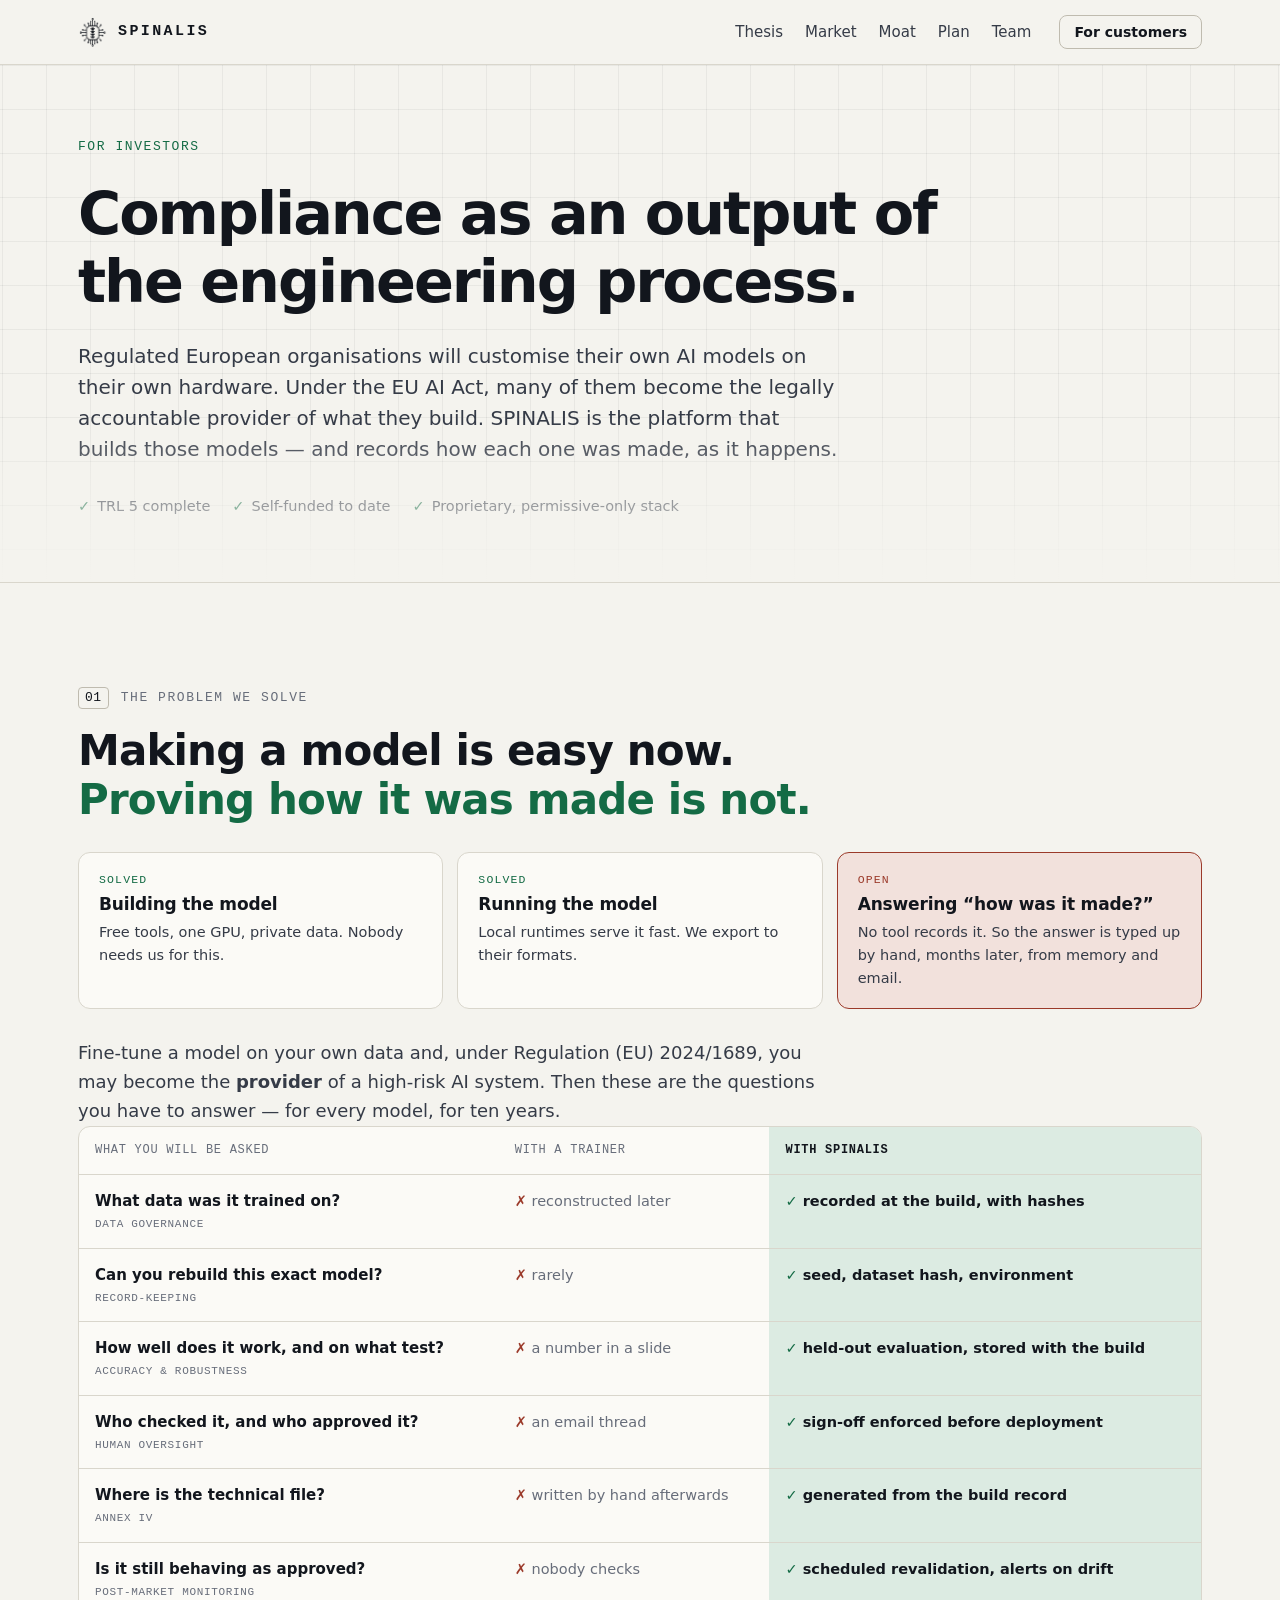
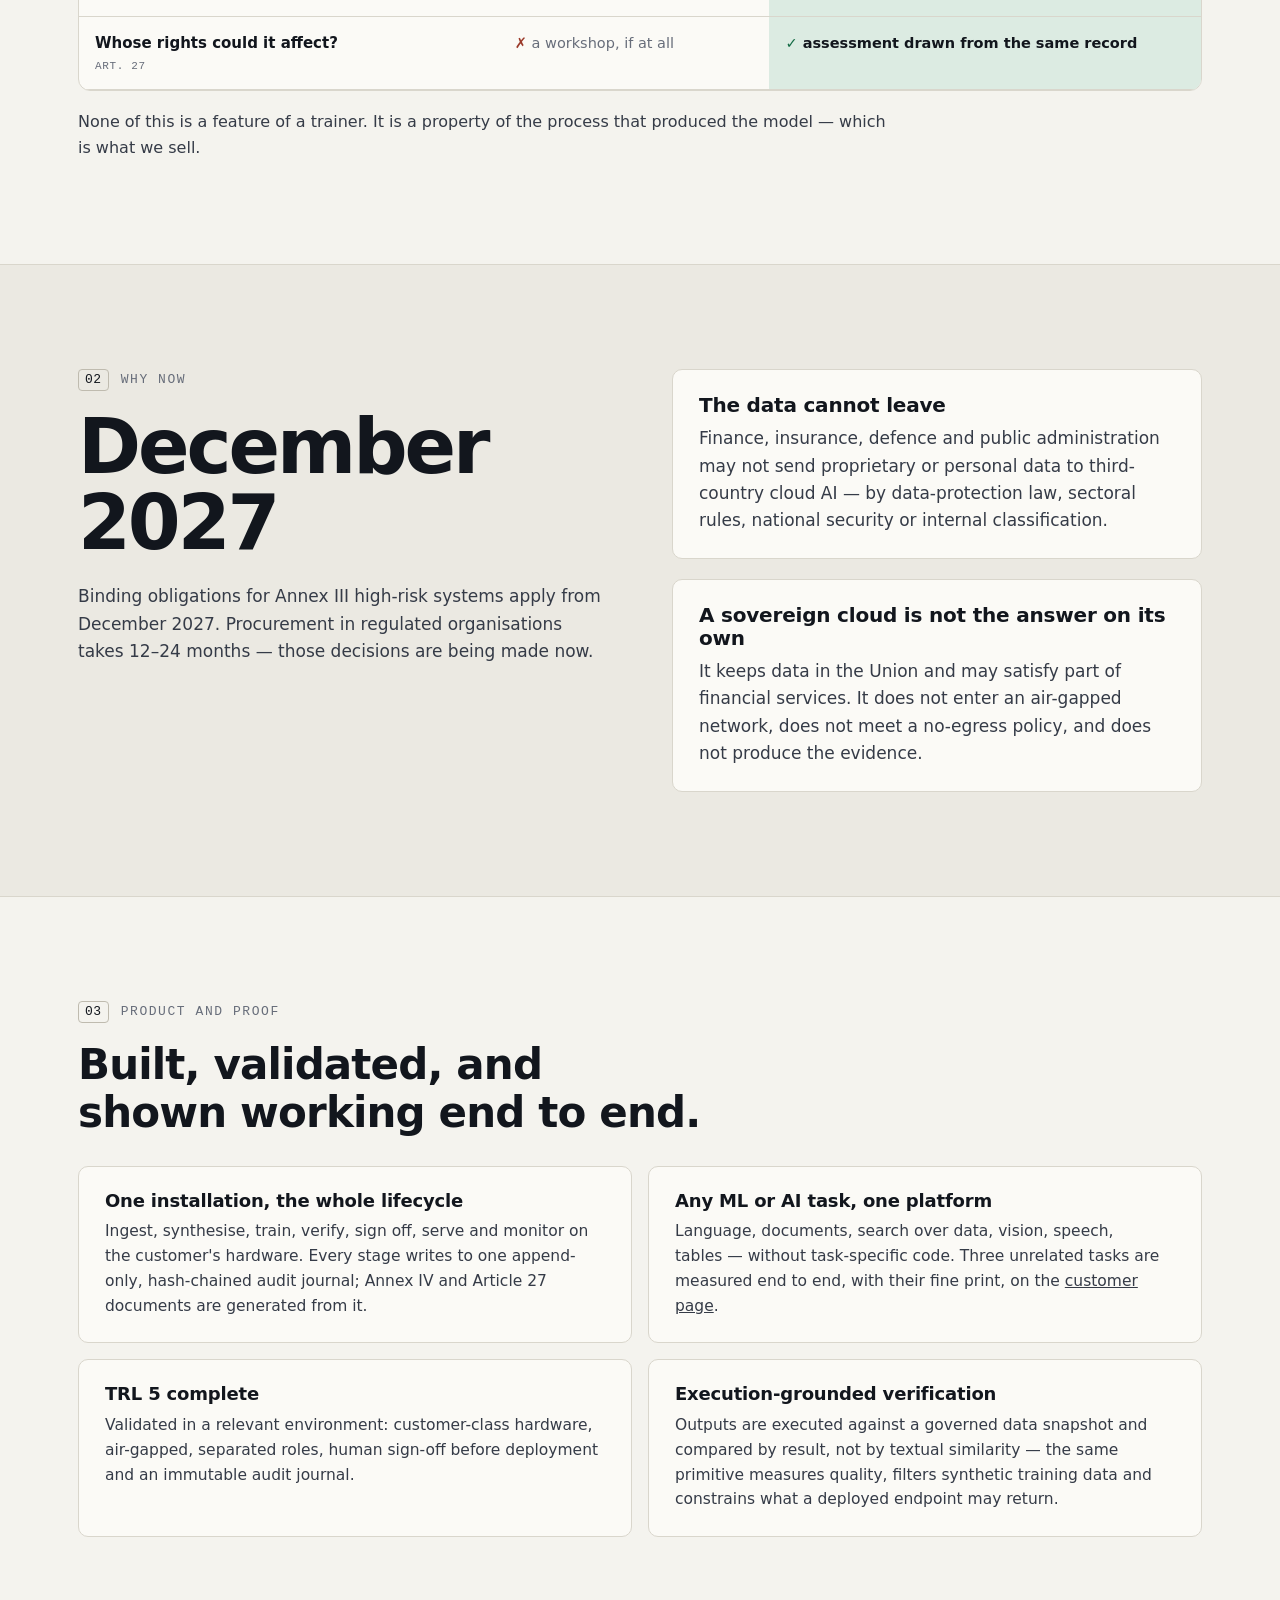
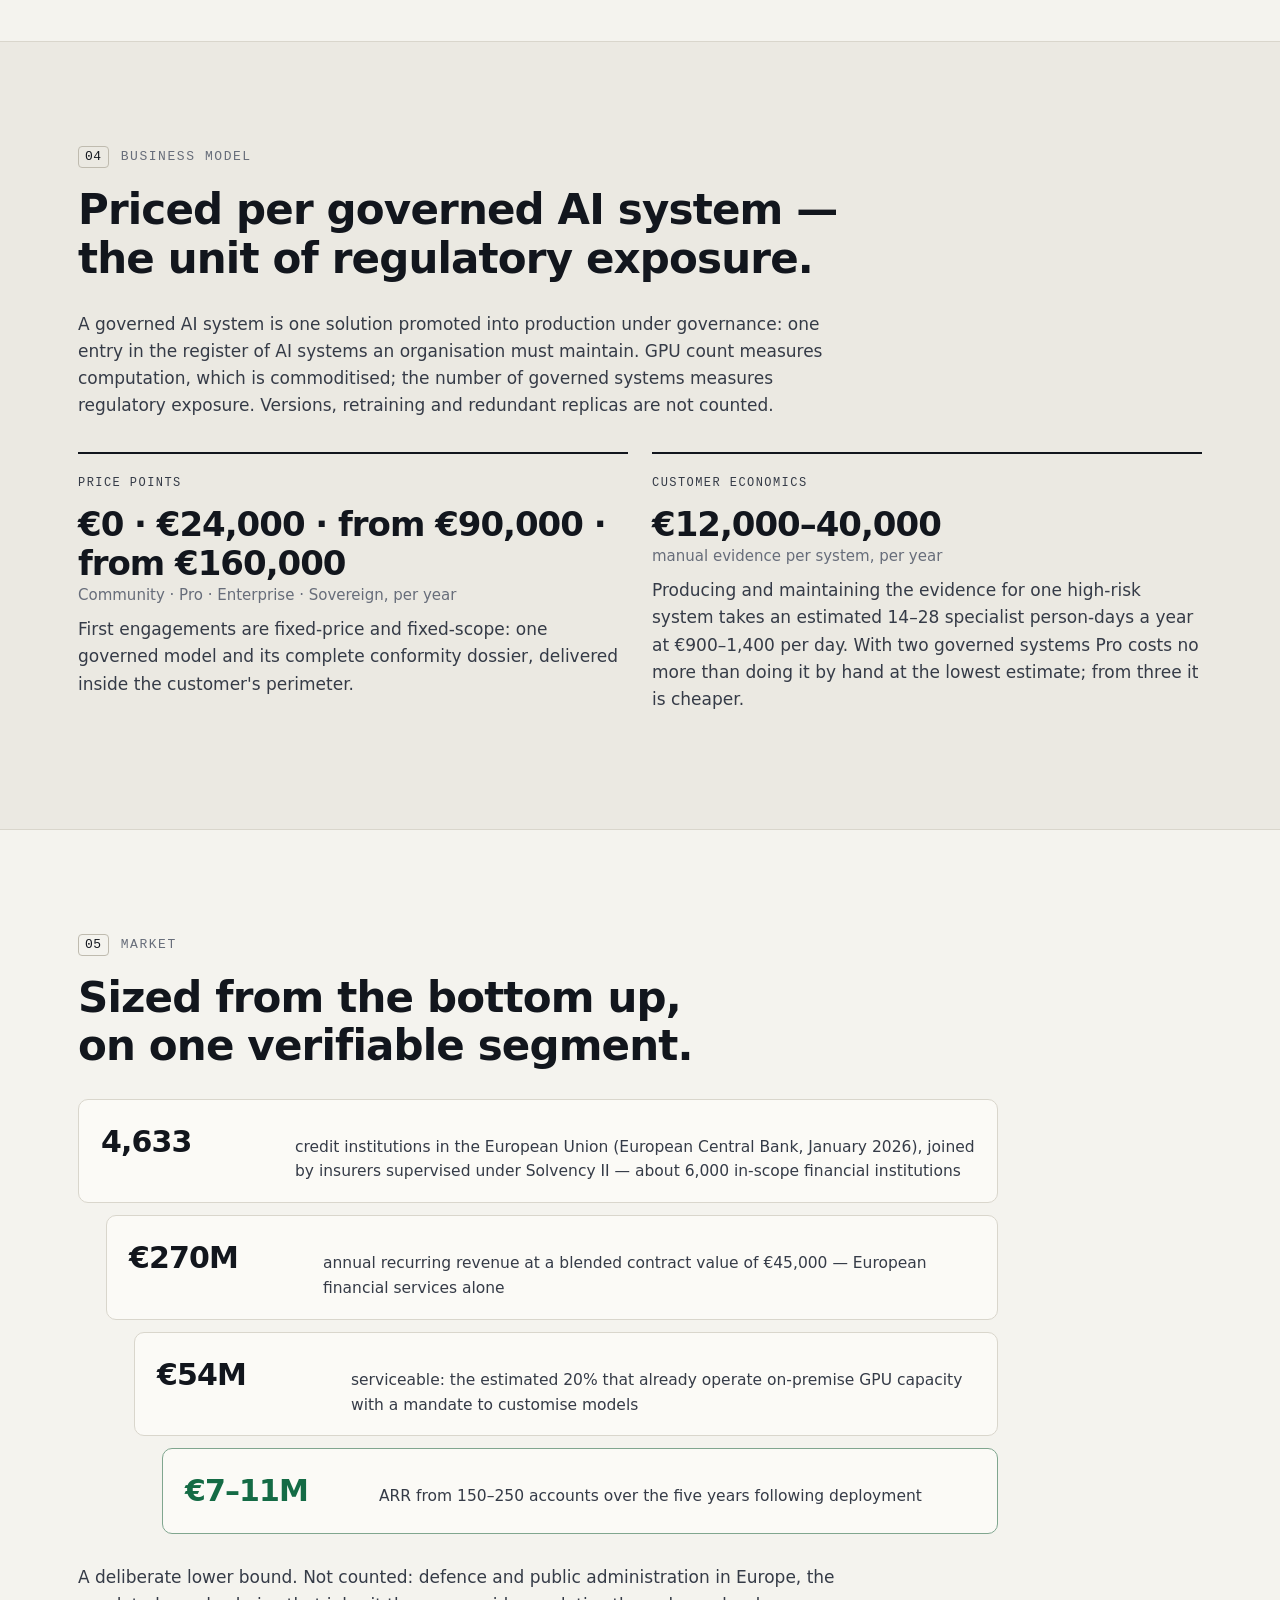
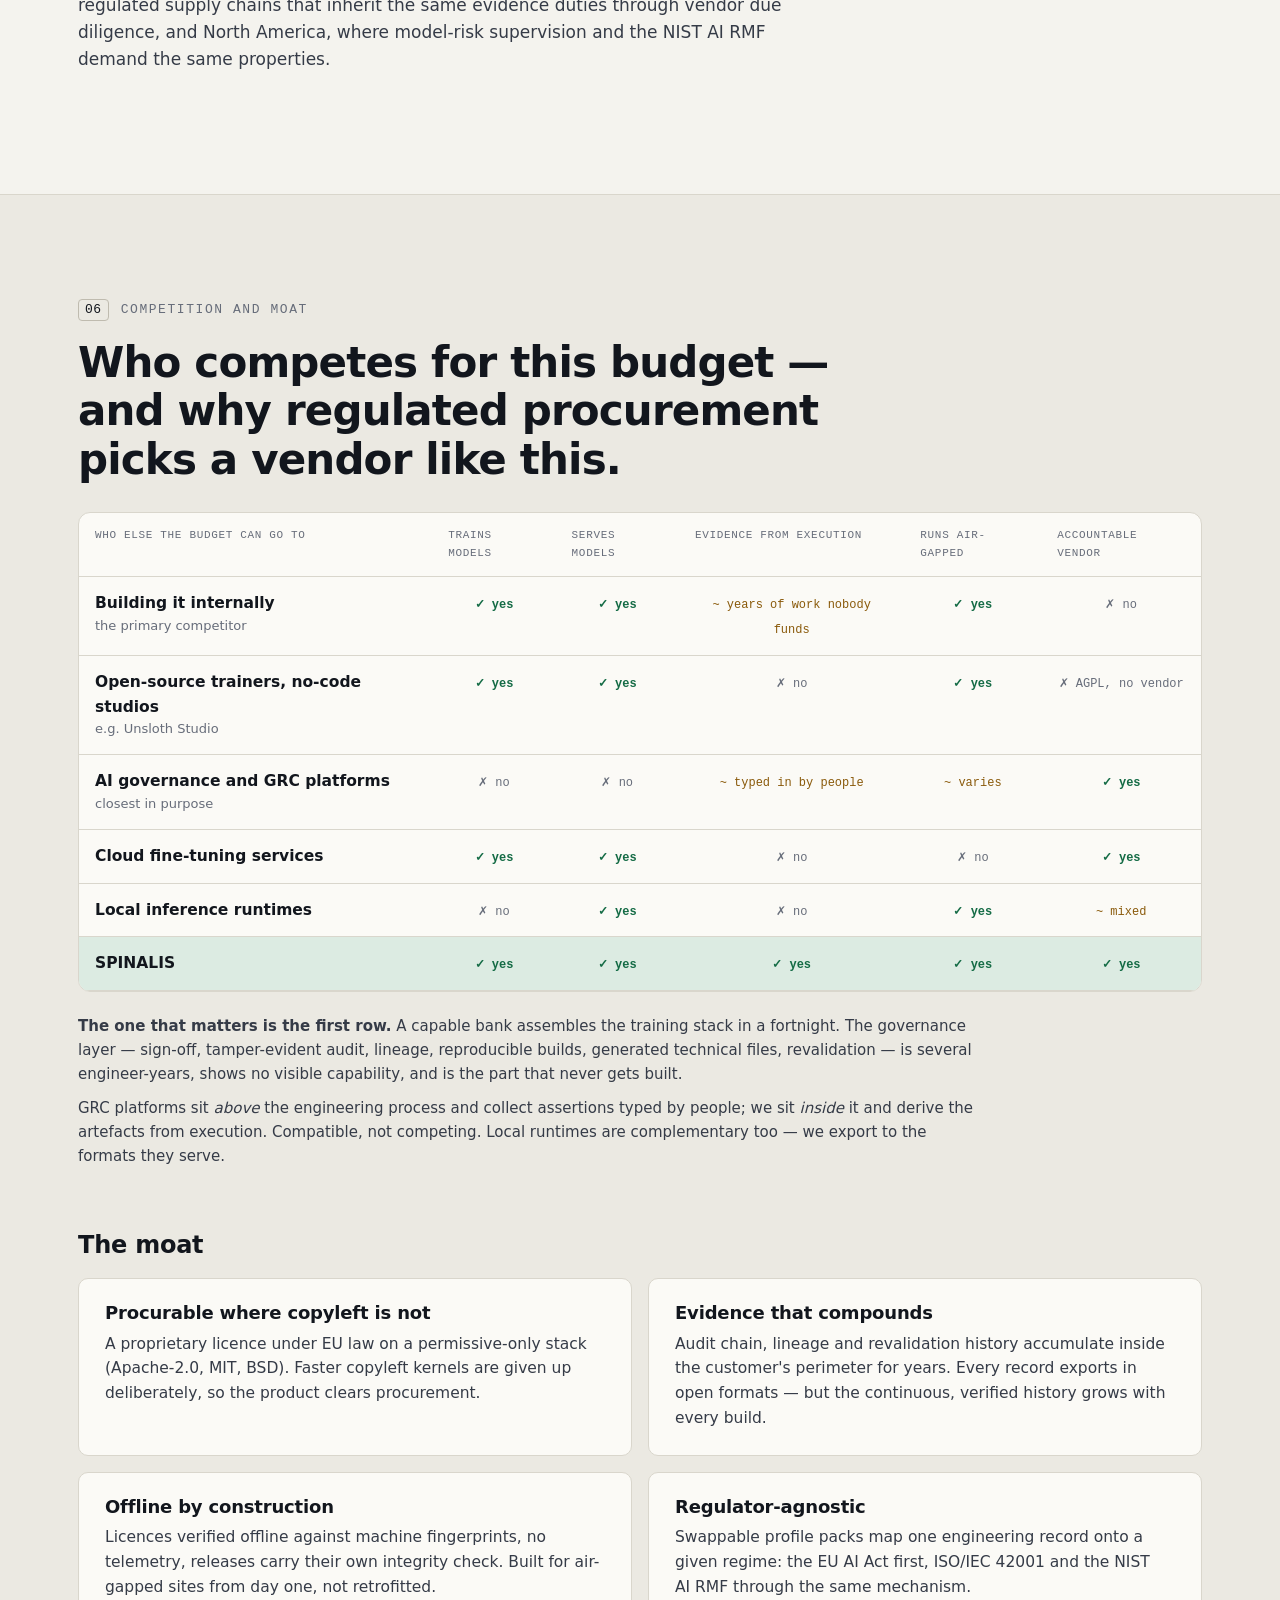
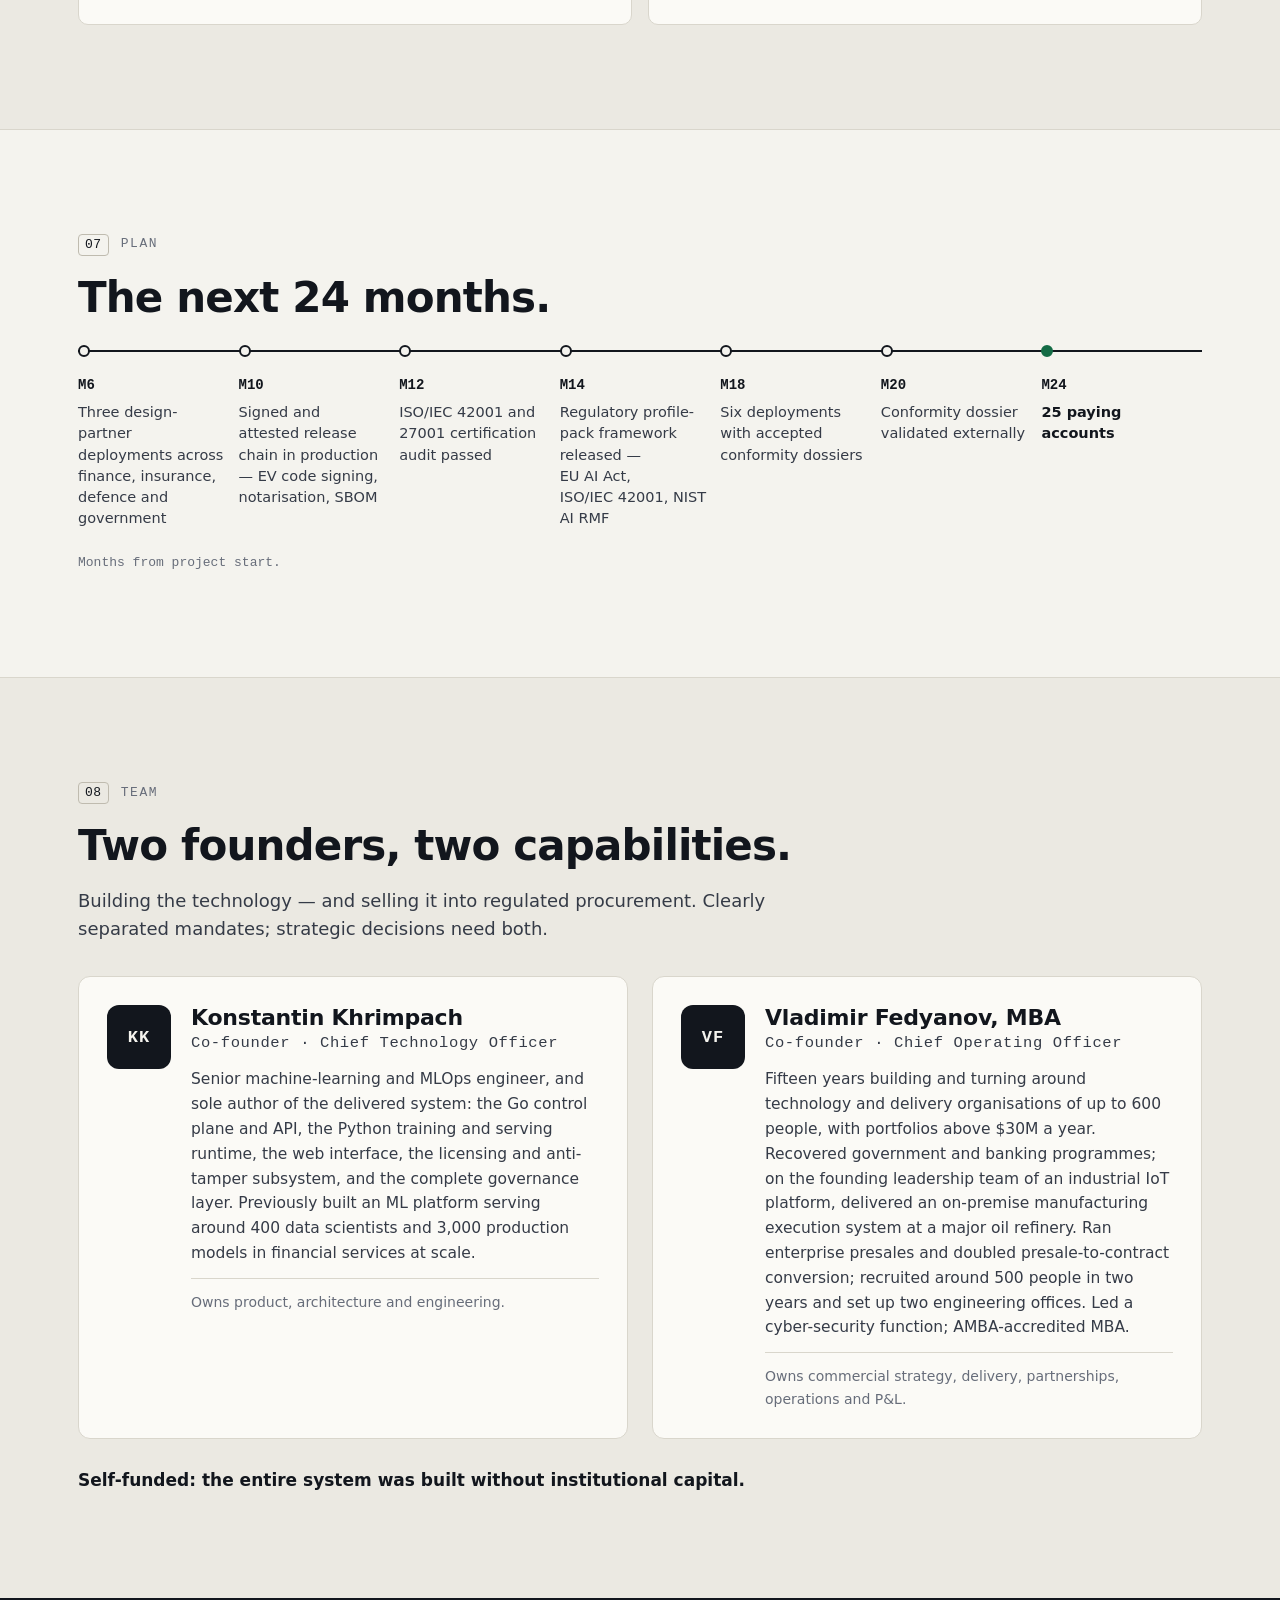
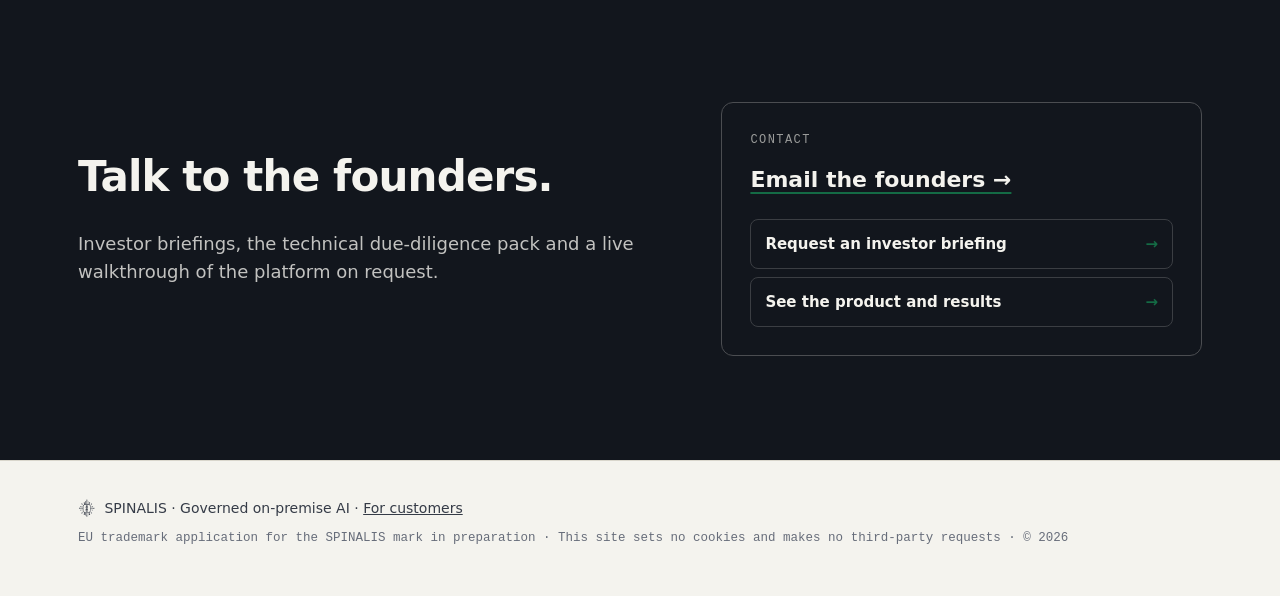
==== commit 30d39ae8: "update site speech" ====
--- a/investors.html
+++ b/investors.html
@@ -4,7 +4,7 @@
 <meta charset="utf-8">
 <meta name="viewport" content="width=device-width, initial-scale=1">
 <title>SPINALIS — For investors</title>
-<meta name="description" content="SPINALIS for investors: the evidence gap in the EU AI Act, the market sized bottom-up, competition, the procurement moat, the 24-month plan and the team.">
+<meta name="description" content="SPINALIS for investors: proving how an AI model was made, under the EU AI Act — the market sized bottom-up, competition, the procurement moat, the 24-month plan and the team.">
 <meta name="color-scheme" content="light dark">
 <meta property="og:type" content="website">
 <meta property="og:title" content="SPINALIS — For investors">
@@ -40,7 +40,7 @@
   <div class="wrap">
     <p class="eyebrow">For investors</p>
     <h1>Compliance as an output of the engineering process.</h1>
-    <p class="lead">Regulated European organisations will customise their own AI models on their own hardware. Under the EU&nbsp;AI&nbsp;Act, many of them become the legally accountable provider of what they build. SPINALIS is the platform that builds those models and produces the evidence from the same run.</p>
+    <p class="lead">Regulated European organisations will customise their own AI models on their own hardware. Under the EU&nbsp;AI&nbsp;Act, many of them become the legally accountable provider of what they build. SPINALIS is the platform that builds those models&nbsp;— and records how each one was made, as it happens.</p>
     <ul class="hero-points">
       <li>TRL&nbsp;5 complete</li>
       <li>Self-funded to date</li>
@@ -52,8 +52,8 @@
 <!-- ============================== 01 THESIS ============================== -->
 <section class="section" id="thesis">
   <div class="wrap">
-    <p class="kicker"><span>01</span>The gap</p>
-    <h2>Not a training gap. Not an inference gap. <span class="accent">An evidence gap.</span></h2>
+    <p class="kicker"><span>01</span>The problem we solve</p>
+    <h2>Making a model is easy now. <span class="accent">Proving how it was made is not.</span></h2>
     <div class="gapmap">
       <div>
         <p class="gap-state">Solved</p>
@@ -67,7 +67,7 @@
       </div>
       <div class="gap-open">
         <p class="gap-state open">Open</p>
-        <h3>Answering &ldquo;how was this built?&rdquo;</h3>
+        <h3>Answering &ldquo;how was it made?&rdquo;</h3>
         <p>No tool records it. So the answer is typed up by hand, months later, from memory and email.</p>
       </div>
     </div>
@@ -139,8 +139,8 @@
         <p>Ingest, synthesise, train, verify, sign off, serve and monitor on the customer's hardware. Every stage writes to one append-only, hash-chained audit journal; Annex&nbsp;IV and Article&nbsp;27 documents are generated from it.</p>
       </div>
       <div class="fact">
-        <h3>Range, not a single use case</h3>
-        <p>Text classification, text-to-SQL over a business database and medical-image classification run on the same platform, with no task-specific code&nbsp;— see the results, with their fine print, on the <a href="index.html#results">customer page</a>.</p>
+        <h3>Any ML or AI task, one platform</h3>
+        <p>Language, documents, search over data, vision, speech, tables&nbsp;— without task-specific code. Three unrelated tasks are measured end to end, with their fine print, on the <a href="index.html#results">customer page</a>.</p>
       </div>
       <div class="fact">
         <h3>TRL&nbsp;5 complete</h3>
@@ -312,7 +312,7 @@
     </div>
     <div class="contact-card">
       <p class="small-head">Contact</p>
-      <a class="contact-mail" href="mailto:k.khrimpach@gmail.com?subject=Investor%20briefing">k.khrimpach@gmail.com</a>
+      <a class="contact-mail" href="mailto:k.khrimpach@gmail.com?subject=Investor%20briefing">Email the founders <span aria-hidden="true">→</span></a>
       <ul class="intents">
         <li><a href="mailto:k.khrimpach@gmail.com?subject=Investor%20briefing">Request an investor briefing</a></li>
         <li><a href="index.html">See the product and results</a></li>
--- a/assets/style.css
+++ b/assets/style.css
@@ -656,7 +656,12 @@
 .v p { margin: 0 0 14px; font-size: 15px; color: color-mix(in srgb, var(--bg) 80%, var(--ink)); }
 .v .btn-accent { margin-top: 4px; }
 .v-wait { display: block; }
-.fit:has(input[name="q1"]:checked) .v-wait { display: none; }
+/* Every combination of answers to questions 1 and 2 shows exactly one verdict: the
+   waiting line goes as soon as either is answered, and a half-answered pair says which
+   question decides it rather than leaving the panel empty. */
+.fit:has(input[name="q1"]:checked) .v-wait, .fit:has(input[name="q2"]:checked) .v-wait { display: none; }
+.fit:has(#q1n:checked):not(:has(input[name="q2"]:checked)) .v-next-q2 { display: block; }
+.fit:has(#q2n:checked):not(:has(input[name="q1"]:checked)) .v-next-q1 { display: block; }
 /* good fit: data must stay, or the same task is paid per token */
 .fit:has(#q1y:checked) .v-good, .fit:has(#q2y:checked) .v-good { display: block; }
 /* strong fit: data must stay AND (decisions about people, or no evidence today) — overrides good */
@@ -1003,3 +1008,29 @@
 .asks-foot { margin: 18px 0 0; max-width: 820px; font-size: 16px; color: var(--ink-2); }
 
 @media (max-width: 720px) { .vs.asks td { grid-template-columns: 38% 1fr; } }
+
+/* Sizing: the number first, the part name second. */
+.specs dd b { display: block; margin-bottom: 2px; font-size: 30px; font-weight: 740; letter-spacing: -0.03em; line-height: 1.1; color: var(--ink); }
+.specs dd { font-weight: 500; color: var(--ink-2); }
+.size-note { margin: -4px 0 14px; max-width: 820px; font-size: 15px; color: var(--ink-2); }
+.size-note strong { color: var(--ink); }
+/* Share of the 16 GB card one build used. */
+.memcell .memv { display: block; }
+.mem { display: block; margin-top: 6px; width: 100%; max-width: 140px; height: 6px; border-radius: 3px; background: var(--rule); overflow: hidden; }
+.vs.size td.memcell { text-align: left; }
+.mem > span { display: block; height: 100%; border-radius: 3px; background: var(--accent); }
+.mem .m11 { width: 11.3%; } .mem .m19 { width: 18.8%; } .mem .m20 { width: 20%; } .mem .m51 { width: 50.6%; } .mem .m68 { width: 68.1%; }
+
+/* The range of task families, before the three measured examples. */
+.tasks { list-style: none; margin: 34px 0 0; padding: 0; display: grid; grid-template-columns: repeat(4, minmax(0, 1fr)); gap: 12px; }
+.tasks li { padding: 16px 18px; border-radius: 12px; background: var(--surface); border: 1px solid var(--rule); display: grid; gap: 6px; align-content: start; }
+.tasks .t-kind { margin: 0; font-size: 16.5px; font-weight: 680; color: var(--ink); }
+.tasks .t-jobs { margin: 0; font-size: 14px; line-height: 1.5; color: var(--ink-2); }
+.tasks .t-proof { margin-top: 4px; font-family: var(--mono); font-size: 12px; color: var(--accent); text-decoration: none; }
+.tasks .t-proof:hover { text-decoration: underline; }
+.tasks li.measured { border-color: var(--accent); }
+.tasks li.yours { background: var(--accent-soft); border-color: var(--accent); }
+.examples-h { margin: 46px 0 0; font-size: 20px; }
+.examples-h + .demos { margin-top: 18px; }
+@media (max-width: 1000px) { .tasks { grid-template-columns: repeat(2, minmax(0, 1fr)); } }
+@media (max-width: 520px) { .tasks { grid-template-columns: 1fr; } }
